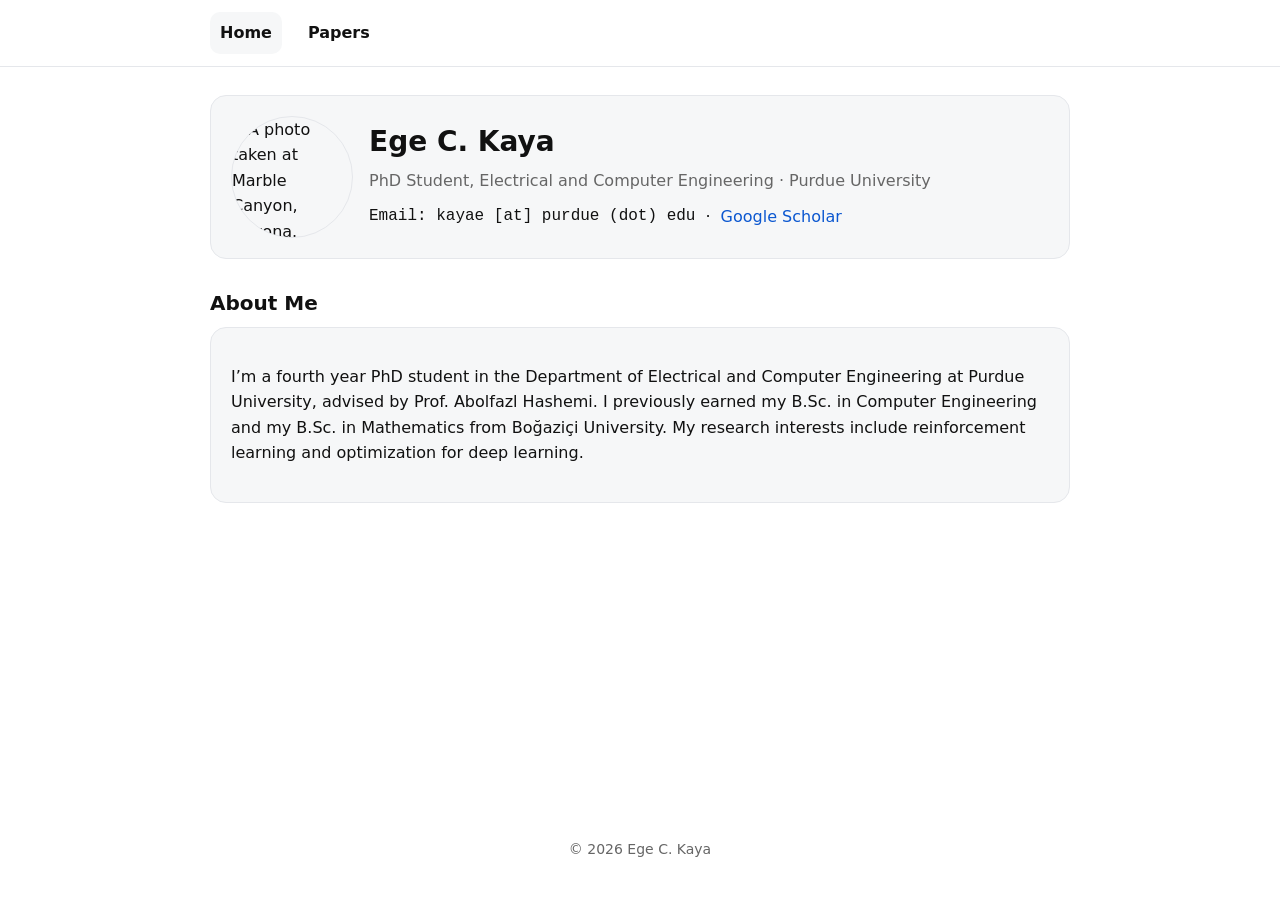
==== index.html @ 0dec25d4 "Add files via upload" ====
<!doctype html>
<html lang="en">
<head>
  <meta charset="utf-8" />
  <meta name="viewport" content="width=device-width, initial-scale=1" />
  <title>Ege C. Kaya</title>
  <meta name="description" content="Ege C. Kaya's homepage" />
  <style>
    :root {
      --bg: #ffffff;
      --fg: #111111;
      --muted: #666666;
      --link: #0b57d0;
      --card: #f6f7f8;
      --border: #e5e7eb;
    }
    @media (prefers-color-scheme: dark) {
      :root { --bg: #0b0b0c; --fg: #e7e7ea; --muted: #a9abb3; --link: #8ab4f8; --card: #141518; --border: #24262b; }
    }
    html, body { height: 100%; }
    body {
      margin: 0; font: 16px/1.6 system-ui, -apple-system, Segoe UI, Roboto, "Helvetica Neue", Arial, "Noto Sans", "Apple Color Emoji", "Segoe UI Emoji";
      color: var(--fg); background: var(--bg);
      display: grid; grid-template-rows: auto 1fr; 
    }
    header {
      position: sticky; top: 0; backdrop-filter: blur(6px);
      background: color-mix(in oklab, var(--bg) 85%, transparent);
      border-bottom: 1px solid var(--border);
      z-index: 10;
    }
    .nav {
      max-width: 860px; margin: 0 auto; padding: 12px 16px;
      display: flex; gap: 16px; align-items: center; justify-content: flex-start;
    }
    .nav a { color: var(--fg); text-decoration: none; font-weight: 600; padding: 8px 10px; border-radius: 10px; }
    .nav a.active, .nav a:hover { background: var(--card); }

    main { max-width: 860px; margin: 0 auto; padding: 28px 16px 64px; }

    .card { background: var(--card); border: 1px solid var(--border); border-radius: 16px; padding: 20px; }

    .hero { display: grid; grid-template-columns: 120px 1fr; gap: 18px; align-items: center; }
    .hero img { width: 120px; height: 120px; object-fit: cover; border-radius: 50%; border: 1px solid var(--border); }

    h1 { font-size: 28px; margin: 0 0 4px; }
    .subtitle { color: var(--muted); margin: 0 0 8px; }
    .mono { font-family: ui-monospace, SFMono-Regular, Menlo, Monaco, Consolas, "Liberation Mono", "Courier New", monospace; }
    .links { display: flex; flex-wrap: wrap; gap: 10px; margin: 10px 0 4px; }
    .links a { color: var(--link); text-decoration: none; }
    .links a:hover { text-decoration: underline; }

    .tagline { margin: 10px 0 0; font-style: italic; color: var(--muted); }

    section { margin-top: 28px; }
    section h2 { font-size: 20px; margin: 0 0 8px; }

    /* Papers */
    .paper-groups { display: grid; gap: 22px; }
    .paper-group h3 { margin: 0 0 10px; font-size: 18px; }
    ul.papers { list-style: disc; padding-left: 20px; margin: 0; display: grid; gap: 10px; }
    ul.papers li a { color: var(--link); text-decoration: none; }
    ul.papers li a:hover { text-decoration: underline; }

    footer { max-width: 860px; margin: 24px auto 40px; padding: 0 16px; color: var(--muted); font-size: 14px; }

    /* Page switching */
    .view { display: none; }
    .view.active { display: block; }

    @media (max-width: 560px) { .hero { grid-template-columns: 80px 1fr; } .hero img { width: 80px; height: 80px; } }
  </style>
</head>
<body>
  <header>
    <nav class="nav" aria-label="Main">
      <a href="#home" id="link-home" class="active">Home</a>
      <a href="#papers" id="link-papers">Papers</a>
    </nav>
  </header>

  <main>
    <!-- HOME -->
    <div id="home" class="view active">
      <div class="card hero">
        <img src="https://i.ibb.co/L2kCT6t/IMG-4691.jpg" alt="A photo taken at Marble Canyon, Arizona." />
        <div>
          <h1>Ege C. Kaya</h1>
          <p class="subtitle">PhD Student, Electrical and Computer Engineering · Purdue University</p>
          <div class="links">
            <span class="mono">Email: kayae [at] purdue (dot) edu</span>
            <span>·</span>
            <a href="https://scholar.google.com/citations?user=eCdh0SsAAAAJ" rel="noopener">Google Scholar</a>
            <!-- <span>·</span> -->
            <!-- <a href="#" rel="noopener">CV (PDF)</a> -->
          </div>
          <!-- <p class="tagline">“Il faut cultiver notre jardin.”</p> -->
        </div>
      </div>

      <section>
        <h2>About Me</h2>
        <div class="card">
          <p>
            I’m a fourth year PhD student in the Department of Electrical and Computer Engineering at Purdue University, advised by Prof. Abolfazl Hashemi. 
            I previously earned my B.Sc. in Computer Engineering and my B.Sc. in Mathematics from Boğaziçi University. My research interests include reinforcement learning and optimization for deep learning.
          </p>
        </div>
      </section>
    </div>

    <!-- PAPERS -->
    <div id="papers" class="view">
      <h2 style="margin-top:0">Papers</h2>
      <div class="paper-groups">
        <div class="paper-group">
          <h3>Preprints</h3>
          <ul class="papers">
            <li>
              <strong>Submodular maximization approaches for equitable client selection in federated learning</strong> — Jiménez, A. C. C., Kaya, E. C., Ye, L., & Hashemi, A. (2024). 
              <a href="https://arxiv.org/abs/2408.13683" target="_blank" rel="noopener">[URL]</a>
            </li>
          </ul>
        </div>
        <div class="paper-group">
          <h3>Conference Proceedings</h3>
          <ul class="papers">
            <li>
              <strong>Equitable Client Selection in Federated Learning via Truncated Submodular Maximization</strong> — Jiménez, A. C. C., Kaya, E. C., Ye, L., & Hashemi, A. IEEE 63rd Conference on Decision and Control (CDC) , 2024. 
              <a href="https://ieeexplore.ieee.org/abstract/document/10886563" target="_blank" rel="noopener">[URL]</a>
            </li>
            <li>
              <strong>Relative entropy regularization for robust submodular multi-task subset selection</strong> — Kaya, E. C., & Hashemi, A. 59th Annual Allerton Conference on Communication, Control, and Computing (Allerton), 2023. 
              <a href="https://ieeexplore.ieee.org/abstract/document/10313462" target="_blank" rel="noopener">[URL]</a>
            </li>
            <li>
              <strong>Communication-constrained exchange of zeroth-order information with application to collaborative target tracking</strong> — Kaya, E. C., Sahin, M. B., & Hashemi, A. IEEE International Conference on Acoustics, Speech and Signal Processing (ICASSP), 2023. 
              <a href="https://ieeexplore.ieee.org/abstract/document/10096148" target="_blank" rel="noopener">[URL]</a>
            </li>
            <li>
              <strong>High probability guarantees for submodular maximization via boosted stochastic greedy</strong> — Jiménez, A. C. C., Kaya, E. C., & Hashemi, A. 57th Asilomar Conference on Signals, Systems, and Computers, 2023. 
              <a href="https://ieeexplore.ieee.org/abstract/document/10476958" target="_blank" rel="noopener">[URL]</a>
            </li>
          </ul>
        </div>
        <div class="paper-group">
          <h3>Journal Publications</h3>
          <ul class="papers">
            <li>
              <strong>Randomized greedy methods for weak submodular sensor selection with robustness considerations</strong> — Kaya, E. C., Hibbard, M., Tanaka, T., Topcu, U., & Hashemi, A. Automatica, 2025. 
              <a href="https://ieeexplore.ieee.org/abstract/document/10745267" target="_blank" rel="noopener">[URL]</a>
            </li>
            <li>
              <strong>Localized distributional robustness in submodular multi-task subset selection</strong> — Kaya, E. C., & Hashemi, A. IEEE Transactions on Signal Processing, 2024. 
              <a href="https://ieeexplore.ieee.org/abstract/document/10745267" target="_blank" rel="noopener">[URL]</a>
            </li>
            <li>
              <strong>Communication-efficient zeroth-order distributed online optimization: Algorithm, theory, and applications</strong> — Kaya, E. C., Sahin, M. B., & Hashemi, A. IEEE Access, 2023. 
              <a href="https://ieeexplore.ieee.org/abstract/document/10147304" target="_blank" rel="noopener">[URL]</a>
            </li>
          </ul>
        </div>
        <div class="paper-group">
          <h3>Workshop Papers</h3>
          <ul class="papers">
            <li>
              <strong>Beyond marginals: Capturing correlated returns through joint distributional reinforcement learning</strong> — Kaya, E. C., Ghasemi, M., & Hashemi, A. NeurIPS 2025 Workshop: Second Workshop on Aligning Reinforcement Learning Experimentalists and Theorists, 2025. 
            </li>
          </ul>
        </div>
      </div>
  </main>

  <footer>
    <span>&copy; <span id="year"></span> Ege C. Kaya</span>
  </footer>

  <script>
    // Tiny client-side "router" to mimic two pages (Home / Papers)
    const routes = ["home", "papers"];
    const views = Object.fromEntries(routes.map(id => [id, document.getElementById(id)]));
    const links = Object.fromEntries(routes.map(id => [id, document.getElementById("link-"+id)]));

    function setActive(id) {
      for (const r of routes) {
        views[r].classList.toggle("active", r === id);
        links[r].classList.toggle("active", r === id);
      }
      if (location.hash !== '#' + id) history.replaceState(null, '', '#' + id);
    }

    function handleHash() {
      const id = location.hash.replace('#', '') || 'home';
      setActive(routes.includes(id) ? id : 'home');
    }

    window.addEventListener('hashchange', handleHash);
    handleHash();

    // Year in footer
    document.getElementById('year').textContent = new Date().getFullYear();
  </script>
</body>
</html>
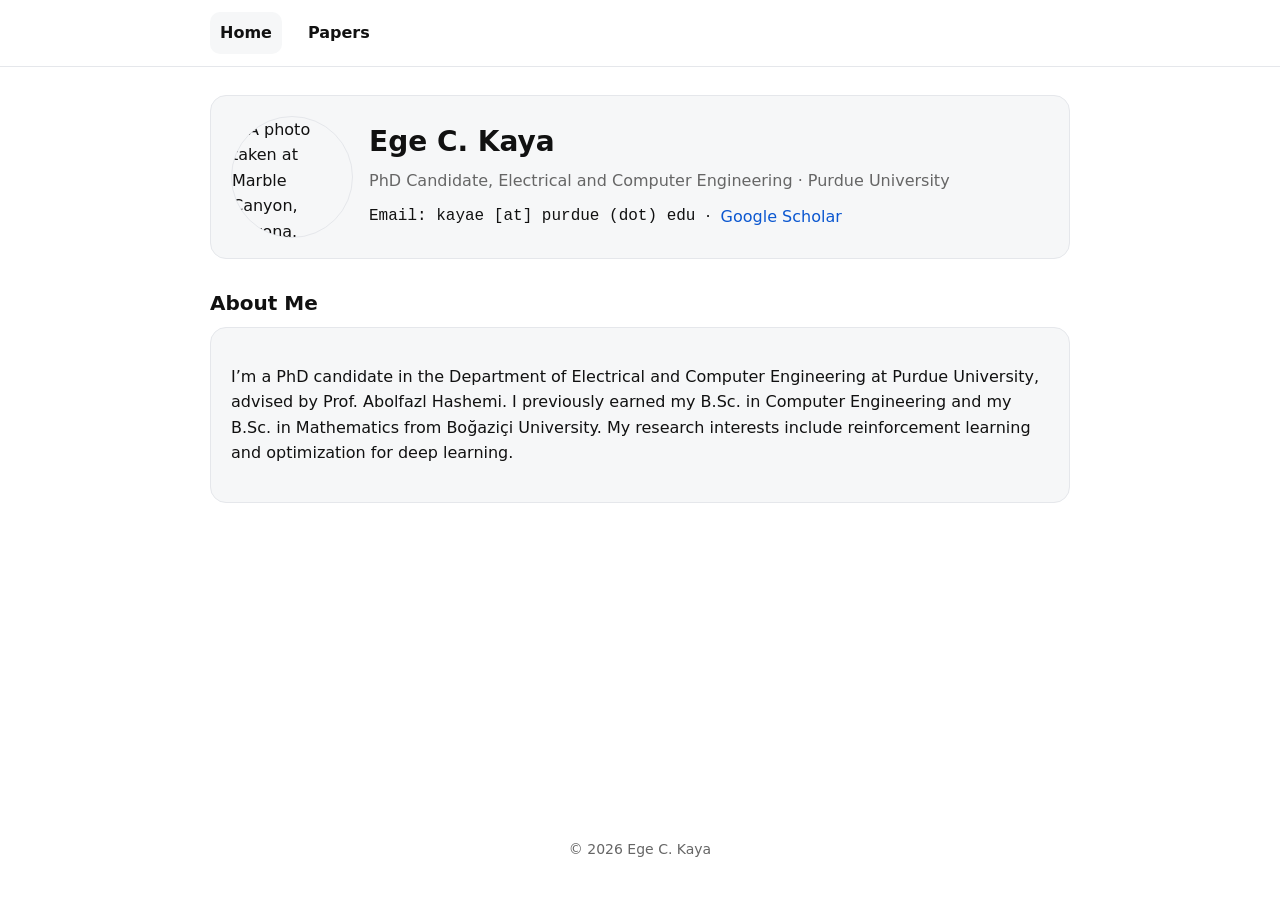
==== commit aeb4f72e: "Update index.html" ====
--- a/index.html
+++ b/index.html
@@ -86,7 +86,7 @@
         <img src="https://i.ibb.co/L2kCT6t/IMG-4691.jpg" alt="A photo taken at Marble Canyon, Arizona." />
         <div>
           <h1>Ege C. Kaya</h1>
-          <p class="subtitle">PhD Student, Electrical and Computer Engineering · Purdue University</p>
+          <p class="subtitle">PhD Candidate, Electrical and Computer Engineering · Purdue University</p>
           <div class="links">
             <span class="mono">Email: kayae [at] purdue (dot) edu</span>
             <span>·</span>
@@ -102,7 +102,7 @@
         <h2>About Me</h2>
         <div class="card">
           <p>
-            I’m a fourth year PhD student in the Department of Electrical and Computer Engineering at Purdue University, advised by Prof. Abolfazl Hashemi. 
+            I’m a PhD candidate in the Department of Electrical and Computer Engineering at Purdue University, advised by Prof. Abolfazl Hashemi. 
             I previously earned my B.Sc. in Computer Engineering and my B.Sc. in Mathematics from Boğaziçi University. My research interests include reinforcement learning and optimization for deep learning.
           </p>
         </div>
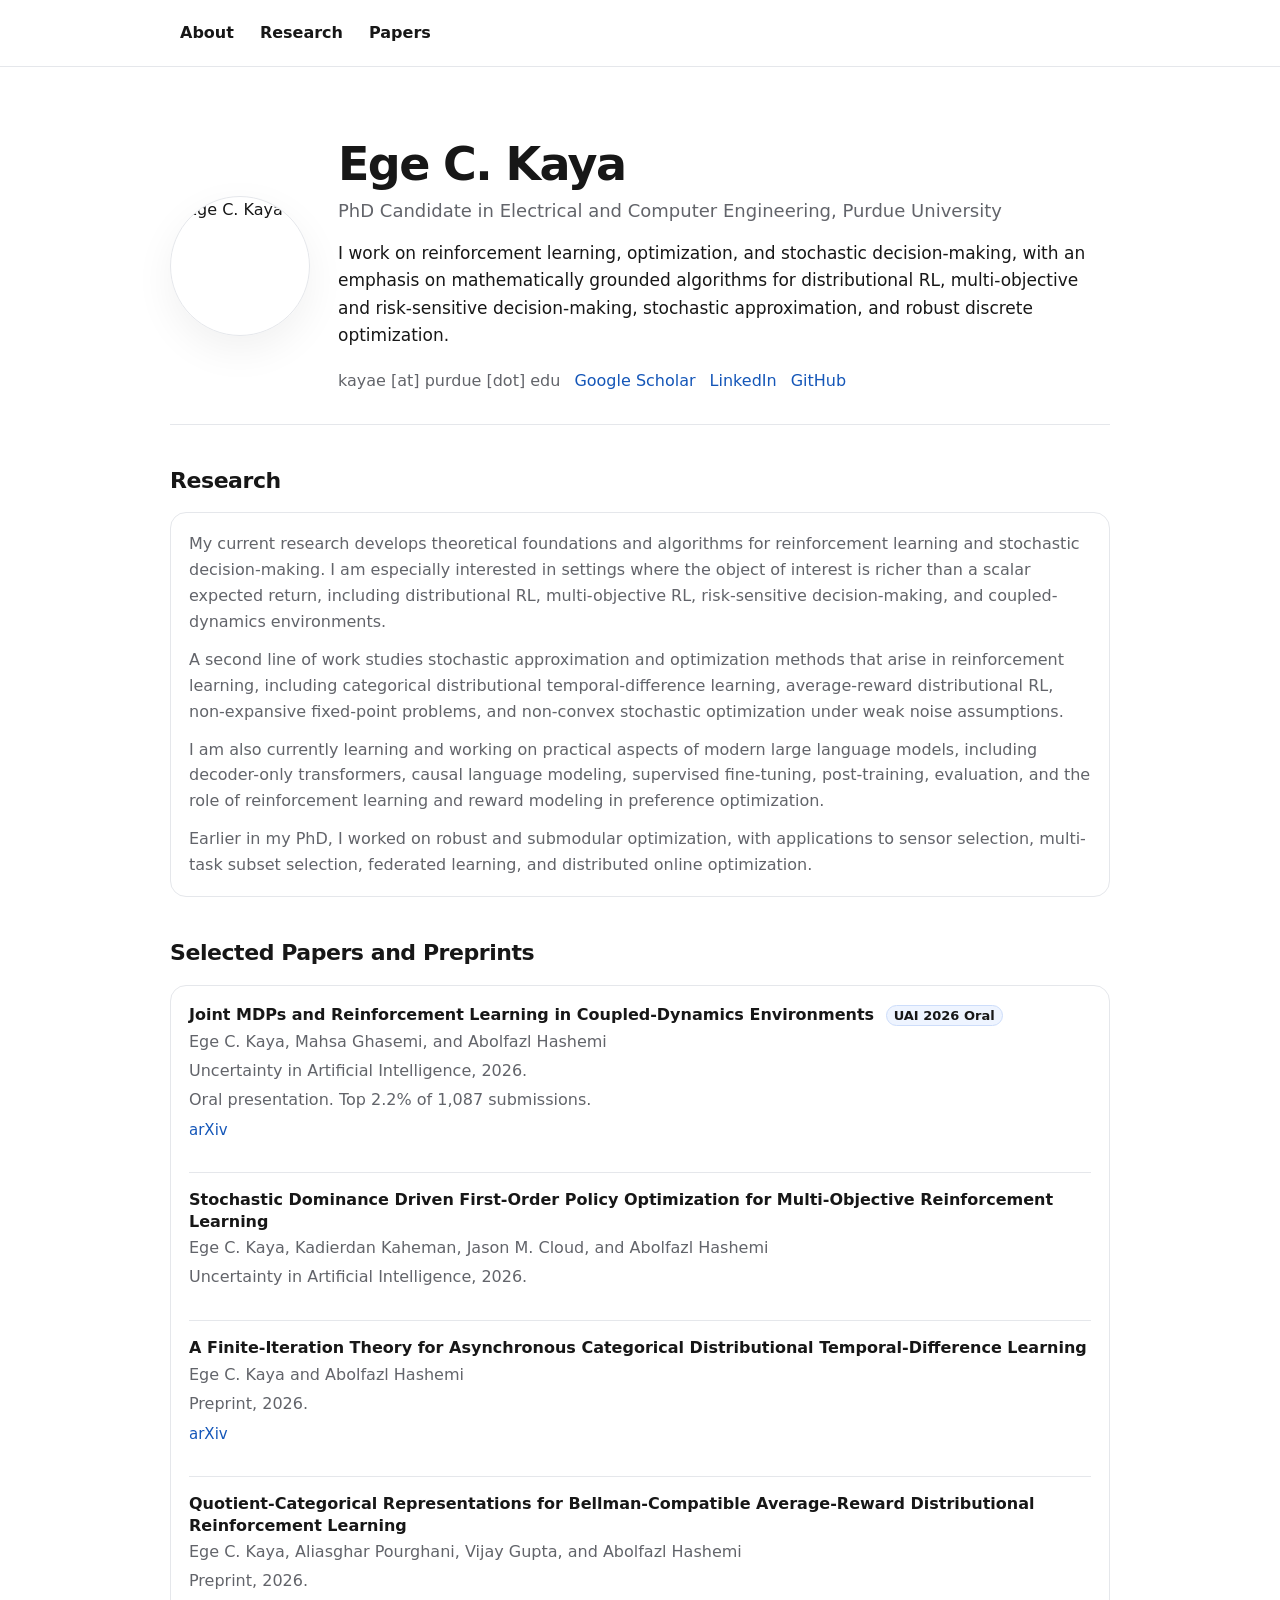
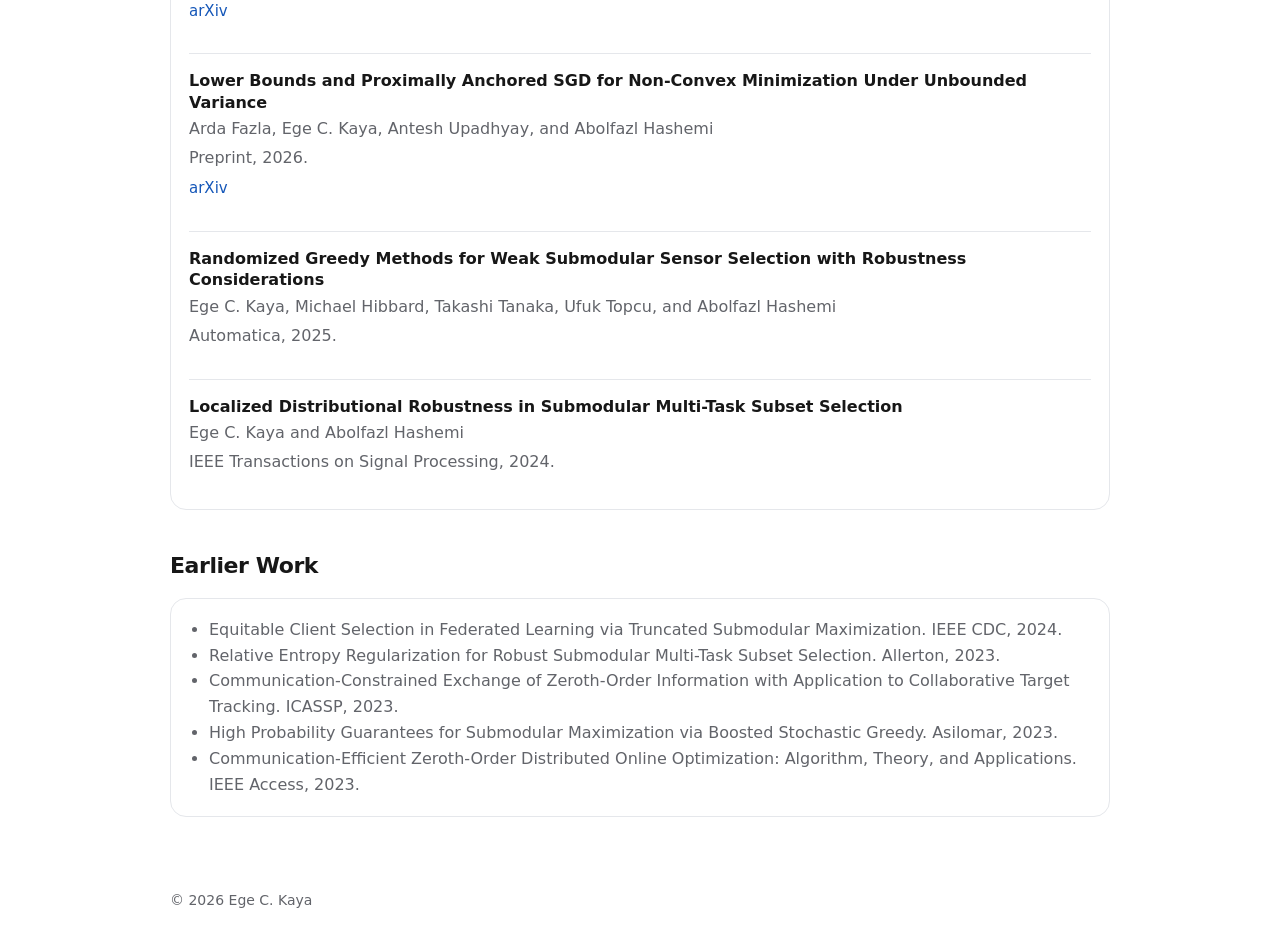
==== commit c68538ca: "Update index.html" ====
--- a/index.html
+++ b/index.html
@@ -4,171 +4,362 @@
   <meta charset="utf-8" />
   <meta name="viewport" content="width=device-width, initial-scale=1" />
   <title>Ege C. Kaya</title>
-  <meta name="description" content="Ege C. Kaya's homepage" />
+  <meta name="description" content="Ege C. Kaya. PhD candidate at Purdue University working on reinforcement learning, optimization, and stochastic decision-making." />
   <style>
     :root {
       --bg: #ffffff;
-      --fg: #111111;
-      --muted: #666666;
-      --link: #0b57d0;
-      --card: #f6f7f8;
+      --fg: #171717;
+      --muted: #62646a;
+      --subtle: #f7f7f8;
+      --card: #ffffff;
       --border: #e5e7eb;
-    }
+      --link: #1456b8;
+      --accent: #eef4ff;
+      --accent-border: #cdddfa;
+      --shadow: 0 14px 40px rgba(0, 0, 0, 0.06);
+    }
+
     @media (prefers-color-scheme: dark) {
-      :root { --bg: #0b0b0c; --fg: #e7e7ea; --muted: #a9abb3; --link: #8ab4f8; --card: #141518; --border: #24262b; }
-    }
-    html, body { height: 100%; }
+      :root {
+        --bg: #0b0b0c;
+        --fg: #ececf0;
+        --muted: #adafb8;
+        --subtle: #141518;
+        --card: #111216;
+        --border: #262832;
+        --link: #8ab4f8;
+        --accent: #10192b;
+        --accent-border: #243c66;
+        --shadow: none;
+      }
+    }
+
+    * { box-sizing: border-box; }
+
+    html { scroll-behavior: smooth; }
+
     body {
-      margin: 0; font: 16px/1.6 system-ui, -apple-system, Segoe UI, Roboto, "Helvetica Neue", Arial, "Noto Sans", "Apple Color Emoji", "Segoe UI Emoji";
-      color: var(--fg); background: var(--bg);
-      display: grid; grid-template-rows: auto 1fr; 
-    }
+      margin: 0;
+      color: var(--fg);
+      background: var(--bg);
+      font: 16px/1.62 system-ui, -apple-system, BlinkMacSystemFont, "Segoe UI", Roboto, "Helvetica Neue", Arial, sans-serif;
+    }
+
+    a { color: var(--link); text-decoration: none; }
+    a:hover { text-decoration: underline; }
+
     header {
-      position: sticky; top: 0; backdrop-filter: blur(6px);
-      background: color-mix(in oklab, var(--bg) 85%, transparent);
+      position: sticky;
+      top: 0;
+      z-index: 20;
       border-bottom: 1px solid var(--border);
-      z-index: 10;
-    }
+      background: color-mix(in oklab, var(--bg) 88%, transparent);
+      backdrop-filter: blur(8px);
+    }
+
     .nav {
-      max-width: 860px; margin: 0 auto; padding: 12px 16px;
-      display: flex; gap: 16px; align-items: center; justify-content: flex-start;
-    }
-    .nav a { color: var(--fg); text-decoration: none; font-weight: 600; padding: 8px 10px; border-radius: 10px; }
-    .nav a.active, .nav a:hover { background: var(--card); }
-
-    main { max-width: 860px; margin: 0 auto; padding: 28px 16px 64px; }
-
-    .card { background: var(--card); border: 1px solid var(--border); border-radius: 16px; padding: 20px; }
-
-    .hero { display: grid; grid-template-columns: 120px 1fr; gap: 18px; align-items: center; }
-    .hero img { width: 120px; height: 120px; object-fit: cover; border-radius: 50%; border: 1px solid var(--border); }
-
-    h1 { font-size: 28px; margin: 0 0 4px; }
-    .subtitle { color: var(--muted); margin: 0 0 8px; }
-    .mono { font-family: ui-monospace, SFMono-Regular, Menlo, Monaco, Consolas, "Liberation Mono", "Courier New", monospace; }
-    .links { display: flex; flex-wrap: wrap; gap: 10px; margin: 10px 0 4px; }
-    .links a { color: var(--link); text-decoration: none; }
-    .links a:hover { text-decoration: underline; }
-
-    .tagline { margin: 10px 0 0; font-style: italic; color: var(--muted); }
-
-    section { margin-top: 28px; }
-    section h2 { font-size: 20px; margin: 0 0 8px; }
-
-    /* Papers */
-    .paper-groups { display: grid; gap: 22px; }
-    .paper-group h3 { margin: 0 0 10px; font-size: 18px; }
-    ul.papers { list-style: disc; padding-left: 20px; margin: 0; display: grid; gap: 10px; }
-    ul.papers li a { color: var(--link); text-decoration: none; }
-    ul.papers li a:hover { text-decoration: underline; }
-
-    footer { max-width: 860px; margin: 24px auto 40px; padding: 0 16px; color: var(--muted); font-size: 14px; }
-
-    /* Page switching */
-    .view { display: none; }
-    .view.active { display: block; }
-
-    @media (max-width: 560px) { .hero { grid-template-columns: 80px 1fr; } .hero img { width: 80px; height: 80px; } }
+      max-width: 980px;
+      margin: 0 auto;
+      padding: 12px 20px;
+      display: flex;
+      align-items: center;
+      gap: 6px;
+    }
+
+    .nav a {
+      color: var(--fg);
+      font-weight: 650;
+      padding: 8px 10px;
+      border-radius: 10px;
+    }
+
+    .nav a:hover {
+      background: var(--subtle);
+      text-decoration: none;
+    }
+
+    main {
+      max-width: 980px;
+      margin: 0 auto;
+      padding: 34px 20px 72px;
+    }
+
+    .hero {
+      display: grid;
+      grid-template-columns: 140px 1fr;
+      gap: 28px;
+      align-items: center;
+      padding-bottom: 30px;
+      border-bottom: 1px solid var(--border);
+    }
+
+    .portrait {
+      width: 140px;
+      height: 140px;
+      border-radius: 50%;
+      object-fit: cover;
+      border: 1px solid var(--border);
+      box-shadow: var(--shadow);
+    }
+
+    h1 {
+      margin: 0 0 6px;
+      font-size: clamp(32px, 5vw, 46px);
+      line-height: 1.12;
+      letter-spacing: -0.035em;
+    }
+
+    .subtitle {
+      margin: 0 0 14px;
+      color: var(--muted);
+      font-size: 18px;
+    }
+
+    .summary {
+      max-width: 760px;
+      margin: 0;
+      font-size: 17px;
+    }
+
+    .links {
+      display: flex;
+      flex-wrap: wrap;
+      gap: 8px 14px;
+      margin-top: 18px;
+      color: var(--muted);
+    }
+
+    .links span {
+      color: var(--muted);
+    }
+
+    section {
+      margin-top: 38px;
+    }
+
+    section h2 {
+      margin: 0 0 14px;
+      font-size: 22px;
+      letter-spacing: -0.02em;
+    }
+
+    .card {
+      background: var(--card);
+      border: 1px solid var(--border);
+      border-radius: 16px;
+      padding: 18px;
+    }
+
+    .card p {
+      margin: 0 0 12px;
+      color: var(--muted);
+    }
+
+    .card p:last-child {
+      margin-bottom: 0;
+    }
+
+    .papers {
+      list-style: none;
+      padding: 0;
+      margin: 0;
+      display: grid;
+      gap: 14px;
+    }
+
+    .paper {
+      padding: 16px 0;
+      border-top: 1px solid var(--border);
+    }
+
+    .paper:first-child {
+      border-top: 0;
+      padding-top: 0;
+    }
+
+    .title {
+      display: block;
+      font-weight: 700;
+      line-height: 1.35;
+    }
+
+    .authors,
+    .venue,
+    .note {
+      display: block;
+      color: var(--muted);
+      margin-top: 3px;
+    }
+
+    .badge {
+      display: inline-block;
+      margin-left: 6px;
+      padding: 1px 7px;
+      border: 1px solid var(--accent-border);
+      border-radius: 999px;
+      background: var(--accent);
+      color: var(--fg);
+      font-size: 13px;
+      font-weight: 650;
+      white-space: nowrap;
+    }
+
+    .paper-links {
+      display: flex;
+      gap: 10px;
+      flex-wrap: wrap;
+      margin-top: 5px;
+      font-size: 15px;
+    }
+
+    .compact-list {
+      margin: 0;
+      padding-left: 20px;
+      color: var(--muted);
+    }
+
+    footer {
+      max-width: 980px;
+      margin: 0 auto 40px;
+      padding: 0 20px;
+      color: var(--muted);
+      font-size: 14px;
+    }
+
+    @media (max-width: 720px) {
+      .hero {
+        grid-template-columns: 1fr;
+        gap: 18px;
+      }
+
+      .portrait {
+        width: 108px;
+        height: 108px;
+      }
+
+    }
   </style>
 </head>
 <body>
   <header>
-    <nav class="nav" aria-label="Main">
-      <a href="#home" id="link-home" class="active">Home</a>
-      <a href="#papers" id="link-papers">Papers</a>
+    <nav class="nav" aria-label="Main navigation">
+      <a href="#about">About</a>
+      <a href="#research">Research</a>
+      <a href="#papers">Papers</a>
     </nav>
   </header>
 
   <main>
-    <!-- HOME -->
-    <div id="home" class="view active">
-      <div class="card hero">
-        <img src="https://i.ibb.co/L2kCT6t/IMG-4691.jpg" alt="A photo taken at Marble Canyon, Arizona." />
-        <div>
-          <h1>Ege C. Kaya</h1>
-          <p class="subtitle">PhD Candidate, Electrical and Computer Engineering · Purdue University</p>
-          <div class="links">
-            <span class="mono">Email: kayae [at] purdue (dot) edu</span>
-            <span>·</span>
-            <a href="https://scholar.google.com/citations?user=eCdh0SsAAAAJ" rel="noopener">Google Scholar</a>
-            <!-- <span>·</span> -->
-            <!-- <a href="#" rel="noopener">CV (PDF)</a> -->
-          </div>
-          <!-- <p class="tagline">“Il faut cultiver notre jardin.”</p> -->
+    <section id="about" class="hero" aria-label="About Ege C. Kaya">
+      <img class="portrait" src="https://i.ibb.co/L2kCT6t/IMG-4691.jpg" alt="Ege C. Kaya" />
+      <div>
+        <h1>Ege C. Kaya</h1>
+        <p class="subtitle">PhD Candidate in Electrical and Computer Engineering, Purdue University</p>
+        <p class="summary">
+          I work on reinforcement learning, optimization, and stochastic decision-making, with an emphasis on
+          mathematically grounded algorithms for distributional RL, multi-objective and risk-sensitive decision-making,
+          stochastic approximation, and robust discrete optimization.
+        </p>
+        <div class="links">
+          <span>kayae [at] purdue [dot] edu</span>
+          <a href="https://scholar.google.com/citations?user=eCdh0SsAAAAJ" target="_blank" rel="noopener">Google Scholar</a>
+          <a href="https://www.linkedin.com/in/egecky/" target="_blank" rel="noopener">LinkedIn</a>
+          <a href="https://github.com/egecky" target="_blank" rel="noopener">GitHub</a>
         </div>
       </div>
-
-      <section>
-        <h2>About Me</h2>
-        <div class="card">
-          <p>
-            I’m a PhD candidate in the Department of Electrical and Computer Engineering at Purdue University, advised by Prof. Abolfazl Hashemi. 
-            I previously earned my B.Sc. in Computer Engineering and my B.Sc. in Mathematics from Boğaziçi University. My research interests include reinforcement learning and optimization for deep learning.
-          </p>
-        </div>
-      </section>
-    </div>
-
-    <!-- PAPERS -->
-    <div id="papers" class="view">
-      <h2 style="margin-top:0">Papers</h2>
-      <div class="paper-groups">
-        <div class="paper-group">
-          <h3>Preprints</h3>
-          <ul class="papers">
-            <li>
-              <strong>Submodular maximization approaches for equitable client selection in federated learning</strong> — Jiménez, A. C. C., Kaya, E. C., Ye, L., & Hashemi, A. (2024). 
-              <a href="https://arxiv.org/abs/2408.13683" target="_blank" rel="noopener">[URL]</a>
-            </li>
-          </ul>
-        </div>
-        <div class="paper-group">
-          <h3>Conference Proceedings</h3>
-          <ul class="papers">
-            <li>
-              <strong>Equitable Client Selection in Federated Learning via Truncated Submodular Maximization</strong> — Jiménez, A. C. C., Kaya, E. C., Ye, L., & Hashemi, A. IEEE 63rd Conference on Decision and Control (CDC) , 2024. 
-              <a href="https://ieeexplore.ieee.org/abstract/document/10886563" target="_blank" rel="noopener">[URL]</a>
-            </li>
-            <li>
-              <strong>Relative entropy regularization for robust submodular multi-task subset selection</strong> — Kaya, E. C., & Hashemi, A. 59th Annual Allerton Conference on Communication, Control, and Computing (Allerton), 2023. 
-              <a href="https://ieeexplore.ieee.org/abstract/document/10313462" target="_blank" rel="noopener">[URL]</a>
-            </li>
-            <li>
-              <strong>Communication-constrained exchange of zeroth-order information with application to collaborative target tracking</strong> — Kaya, E. C., Sahin, M. B., & Hashemi, A. IEEE International Conference on Acoustics, Speech and Signal Processing (ICASSP), 2023. 
-              <a href="https://ieeexplore.ieee.org/abstract/document/10096148" target="_blank" rel="noopener">[URL]</a>
-            </li>
-            <li>
-              <strong>High probability guarantees for submodular maximization via boosted stochastic greedy</strong> — Jiménez, A. C. C., Kaya, E. C., & Hashemi, A. 57th Asilomar Conference on Signals, Systems, and Computers, 2023. 
-              <a href="https://ieeexplore.ieee.org/abstract/document/10476958" target="_blank" rel="noopener">[URL]</a>
-            </li>
-          </ul>
-        </div>
-        <div class="paper-group">
-          <h3>Journal Publications</h3>
-          <ul class="papers">
-            <li>
-              <strong>Randomized greedy methods for weak submodular sensor selection with robustness considerations</strong> — Kaya, E. C., Hibbard, M., Tanaka, T., Topcu, U., & Hashemi, A. Automatica, 2025. 
-              <a href="https://ieeexplore.ieee.org/abstract/document/10745267" target="_blank" rel="noopener">[URL]</a>
-            </li>
-            <li>
-              <strong>Localized distributional robustness in submodular multi-task subset selection</strong> — Kaya, E. C., & Hashemi, A. IEEE Transactions on Signal Processing, 2024. 
-              <a href="https://ieeexplore.ieee.org/abstract/document/10745267" target="_blank" rel="noopener">[URL]</a>
-            </li>
-            <li>
-              <strong>Communication-efficient zeroth-order distributed online optimization: Algorithm, theory, and applications</strong> — Kaya, E. C., Sahin, M. B., & Hashemi, A. IEEE Access, 2023. 
-              <a href="https://ieeexplore.ieee.org/abstract/document/10147304" target="_blank" rel="noopener">[URL]</a>
-            </li>
-          </ul>
-        </div>
-        <div class="paper-group">
-          <h3>Workshop Papers</h3>
-          <ul class="papers">
-            <li>
-              <strong>Beyond marginals: Capturing correlated returns through joint distributional reinforcement learning</strong> — Kaya, E. C., Ghasemi, M., & Hashemi, A. NeurIPS 2025 Workshop: Second Workshop on Aligning Reinforcement Learning Experimentalists and Theorists, 2025. 
-            </li>
-          </ul>
-        </div>
+    </section>
+
+    <section id="research">
+      <h2>Research</h2>
+      <div class="card">
+        <p>
+          My current research develops theoretical foundations and algorithms for reinforcement learning and stochastic decision-making.
+          I am especially interested in settings where the object of interest is richer than a scalar expected return, including
+          distributional RL, multi-objective RL, risk-sensitive decision-making, and coupled-dynamics environments.
+        </p>
+        <p>
+          A second line of work studies stochastic approximation and optimization methods that arise in reinforcement learning,
+          including categorical distributional temporal-difference learning, average-reward distributional RL, non-expansive
+          fixed-point problems, and non-convex stochastic optimization under weak noise assumptions.
+        </p>
+        <p>
+          I am also currently learning and working on practical aspects of modern large language models, including
+          decoder-only transformers, causal language modeling, supervised fine-tuning, post-training, evaluation, and
+          the role of reinforcement learning and reward modeling in preference optimization.
+        </p>
+        <p>
+          Earlier in my PhD, I worked on robust and submodular optimization, with applications to sensor selection,
+          multi-task subset selection, federated learning, and distributed online optimization.
+        </p>
       </div>
+    </section>
+
+    <section id="papers">
+      <h2>Selected Papers and Preprints</h2>
+      <div class="card">
+        <ul class="papers">
+          <li class="paper">
+            <span class="title">Joint MDPs and Reinforcement Learning in Coupled-Dynamics Environments <span class="badge">UAI 2026 Oral</span></span>
+            <span class="authors">Ege C. Kaya, Mahsa Ghasemi, and Abolfazl Hashemi</span>
+            <span class="venue">Uncertainty in Artificial Intelligence, 2026.</span>
+            <span class="note">Oral presentation. Top 2.2% of 1,087 submissions.</span>
+            <span class="paper-links"><a href="https://arxiv.org/abs/2603.06946" target="_blank" rel="noopener">arXiv</a></span>
+          </li>
+
+          <li class="paper">
+            <span class="title">Stochastic Dominance Driven First-Order Policy Optimization for Multi-Objective Reinforcement Learning</span>
+            <span class="authors">Ege C. Kaya, Kadierdan Kaheman, Jason M. Cloud, and Abolfazl Hashemi</span>
+            <span class="venue">Uncertainty in Artificial Intelligence, 2026.</span>
+          </li>
+
+          <li class="paper">
+            <span class="title">A Finite-Iteration Theory for Asynchronous Categorical Distributional Temporal-Difference Learning</span>
+            <span class="authors">Ege C. Kaya and Abolfazl Hashemi</span>
+            <span class="venue">Preprint, 2026.</span>
+            <span class="paper-links"><a href="https://arxiv.org/abs/2605.06866" target="_blank" rel="noopener">arXiv</a></span>
+          </li>
+
+          <li class="paper">
+            <span class="title">Quotient-Categorical Representations for Bellman-Compatible Average-Reward Distributional Reinforcement Learning</span>
+            <span class="authors">Ege C. Kaya, Aliasghar Pourghani, Vijay Gupta, and Abolfazl Hashemi</span>
+            <span class="venue">Preprint, 2026.</span>
+            <span class="paper-links"><a href="https://arxiv.org/abs/2605.11289" target="_blank" rel="noopener">arXiv</a></span>
+          </li>
+
+          <li class="paper">
+            <span class="title">Lower Bounds and Proximally Anchored SGD for Non-Convex Minimization Under Unbounded Variance</span>
+            <span class="authors">Arda Fazla, Ege C. Kaya, Antesh Upadhyay, and Abolfazl Hashemi</span>
+            <span class="venue">Preprint, 2026.</span>
+            <span class="paper-links"><a href="https://arxiv.org/abs/2604.16620" target="_blank" rel="noopener">arXiv</a></span>
+          </li>
+
+          <li class="paper">
+            <span class="title">Randomized Greedy Methods for Weak Submodular Sensor Selection with Robustness Considerations</span>
+            <span class="authors">Ege C. Kaya, Michael Hibbard, Takashi Tanaka, Ufuk Topcu, and Abolfazl Hashemi</span>
+            <span class="venue">Automatica, 2025.</span>
+          </li>
+
+          <li class="paper">
+            <span class="title">Localized Distributional Robustness in Submodular Multi-Task Subset Selection</span>
+            <span class="authors">Ege C. Kaya and Abolfazl Hashemi</span>
+            <span class="venue">IEEE Transactions on Signal Processing, 2024.</span>
+          </li>
+        </ul>
+      </div>
+    </section>
+
+    <section id="earlier-work">
+      <h2>Earlier Work</h2>
+      <div class="card">
+        <ul class="compact-list">
+          <li>Equitable Client Selection in Federated Learning via Truncated Submodular Maximization. IEEE CDC, 2024.</li>
+          <li>Relative Entropy Regularization for Robust Submodular Multi-Task Subset Selection. Allerton, 2023.</li>
+          <li>Communication-Constrained Exchange of Zeroth-Order Information with Application to Collaborative Target Tracking. ICASSP, 2023.</li>
+          <li>High Probability Guarantees for Submodular Maximization via Boosted Stochastic Greedy. Asilomar, 2023.</li>
+          <li>Communication-Efficient Zeroth-Order Distributed Online Optimization: Algorithm, Theory, and Applications. IEEE Access, 2023.</li>
+        </ul>
+      </div>
+    </section>
   </main>
 
   <footer>
@@ -176,29 +367,7 @@
   </footer>
 
   <script>
-    // Tiny client-side "router" to mimic two pages (Home / Papers)
-    const routes = ["home", "papers"];
-    const views = Object.fromEntries(routes.map(id => [id, document.getElementById(id)]));
-    const links = Object.fromEntries(routes.map(id => [id, document.getElementById("link-"+id)]));
-
-    function setActive(id) {
-      for (const r of routes) {
-        views[r].classList.toggle("active", r === id);
-        links[r].classList.toggle("active", r === id);
-      }
-      if (location.hash !== '#' + id) history.replaceState(null, '', '#' + id);
-    }
-
-    function handleHash() {
-      const id = location.hash.replace('#', '') || 'home';
-      setActive(routes.includes(id) ? id : 'home');
-    }
-
-    window.addEventListener('hashchange', handleHash);
-    handleHash();
-
-    // Year in footer
-    document.getElementById('year').textContent = new Date().getFullYear();
+    document.getElementById("year").textContent = new Date().getFullYear();
   </script>
 </body>
 </html>
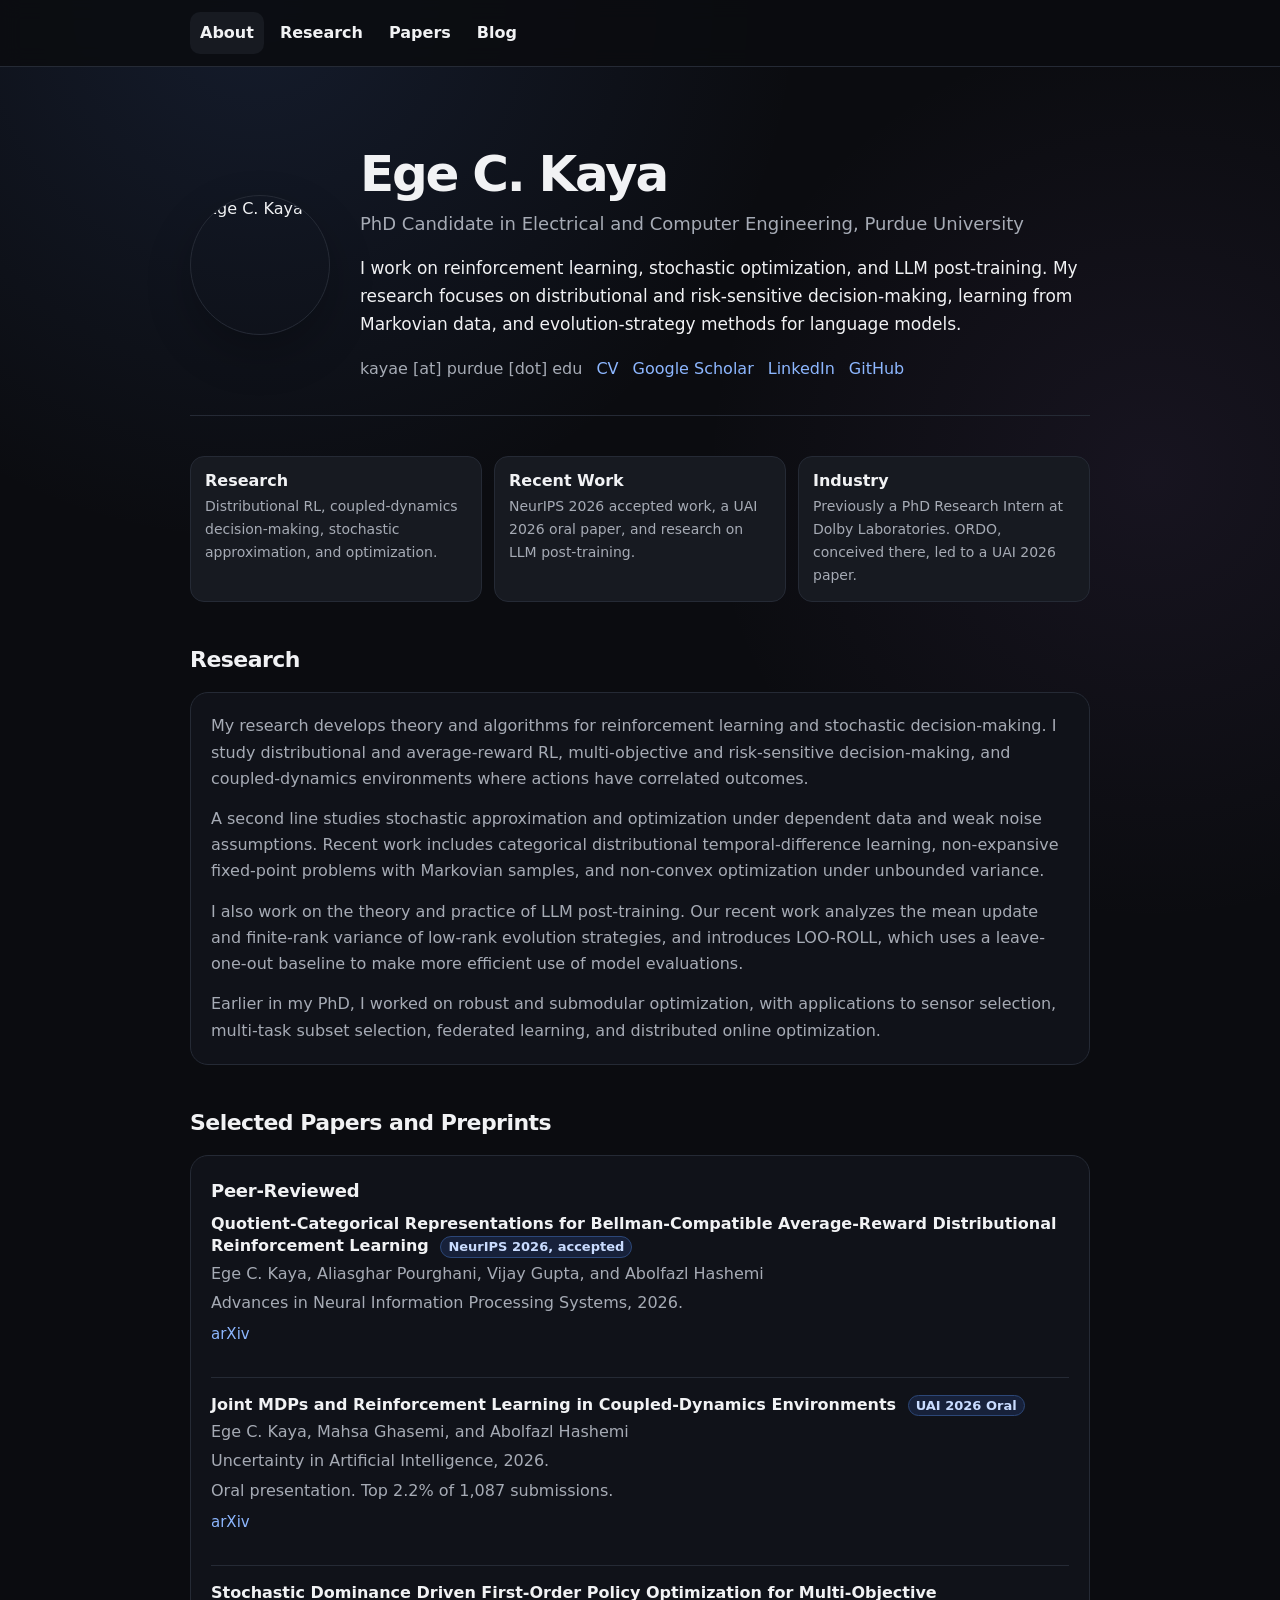
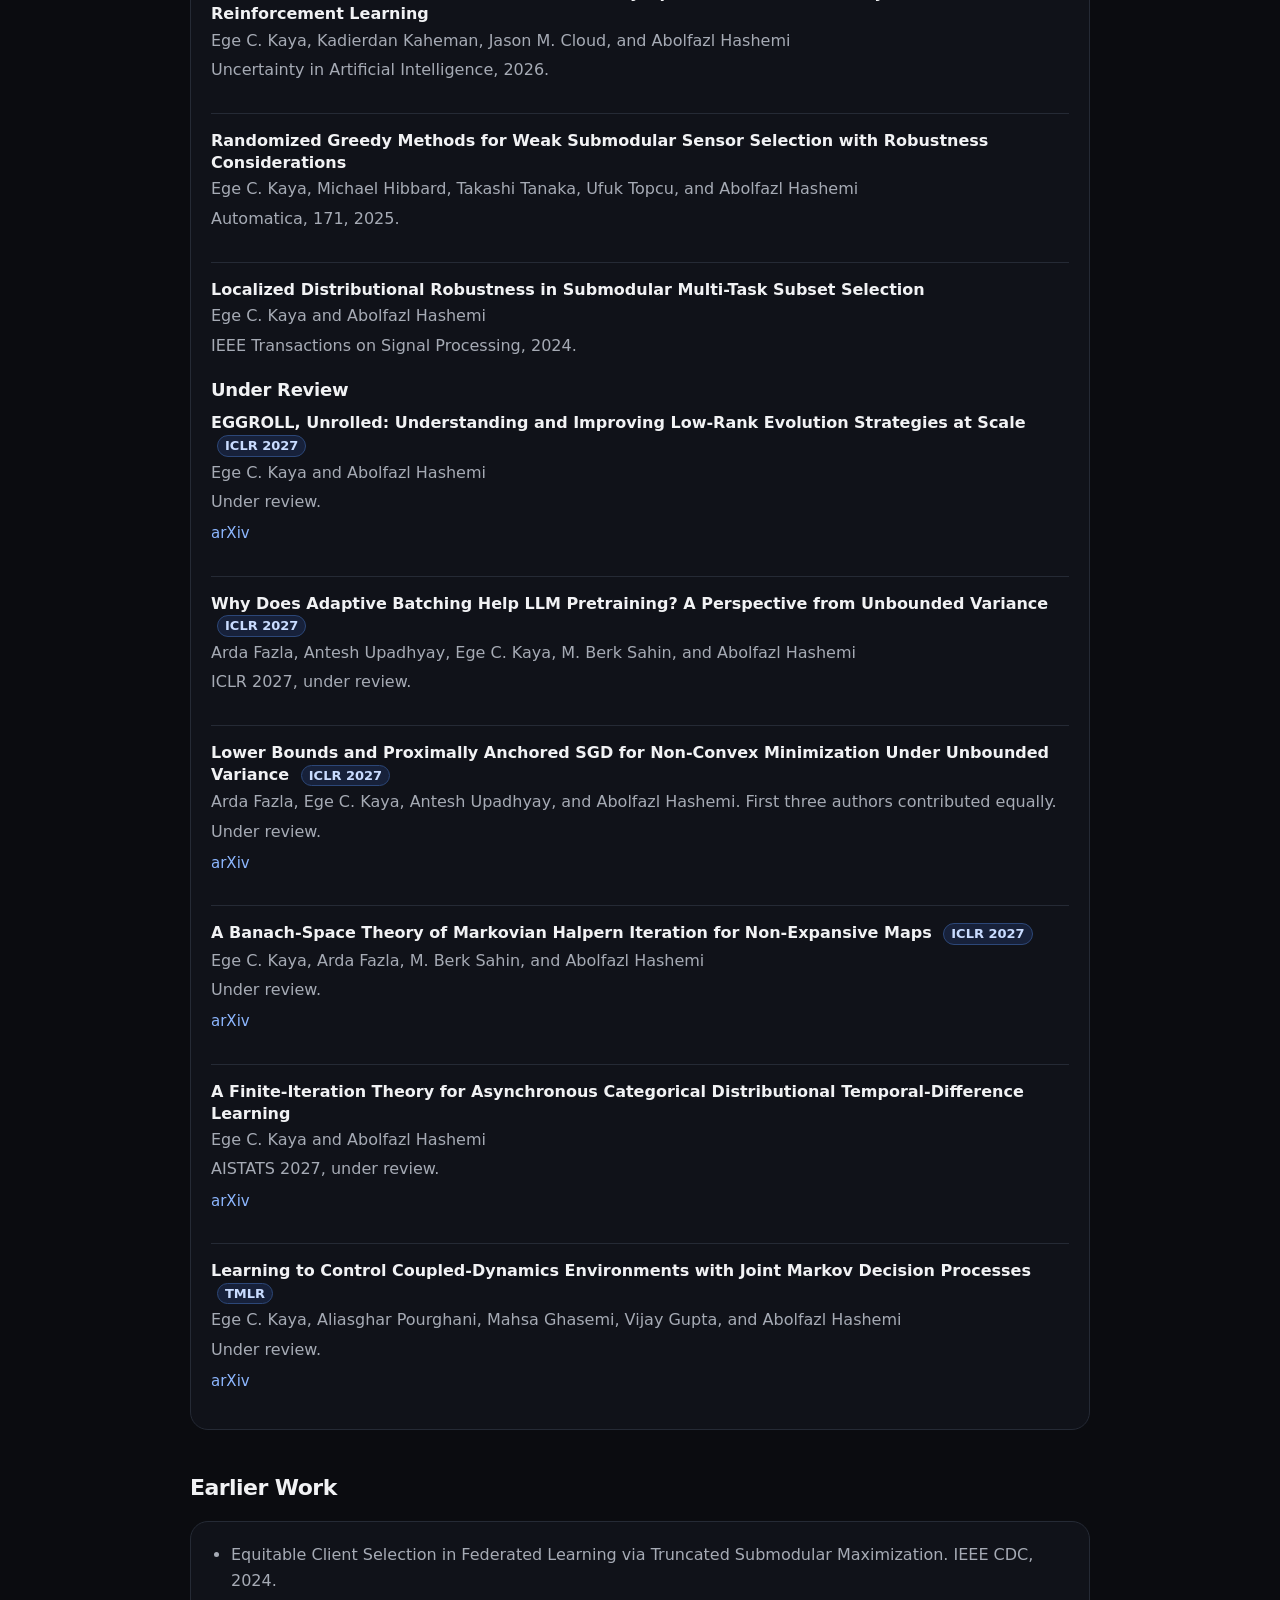
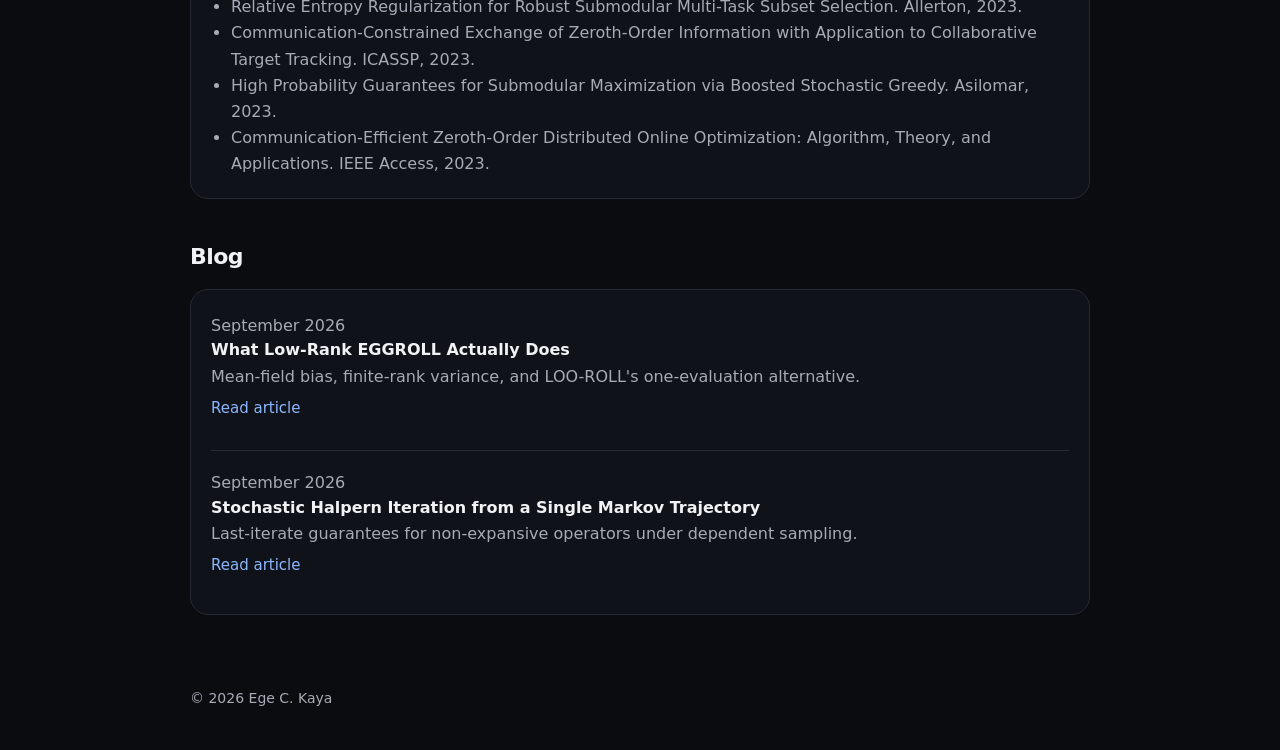
==== commit 9e14ed39: "Update website and add blog" ====
--- a/index.html
+++ b/index.html
@@ -4,248 +4,16 @@
   <meta charset="utf-8" />
   <meta name="viewport" content="width=device-width, initial-scale=1" />
   <title>Ege C. Kaya</title>
-  <meta name="description" content="Ege C. Kaya. PhD candidate at Purdue University working on reinforcement learning, optimization, and stochastic decision-making." />
-  <style>
-    :root {
-      --bg: #ffffff;
-      --fg: #171717;
-      --muted: #62646a;
-      --subtle: #f7f7f8;
-      --card: #ffffff;
-      --border: #e5e7eb;
-      --link: #1456b8;
-      --accent: #eef4ff;
-      --accent-border: #cdddfa;
-      --shadow: 0 14px 40px rgba(0, 0, 0, 0.06);
-    }
-
-    @media (prefers-color-scheme: dark) {
-      :root {
-        --bg: #0b0b0c;
-        --fg: #ececf0;
-        --muted: #adafb8;
-        --subtle: #141518;
-        --card: #111216;
-        --border: #262832;
-        --link: #8ab4f8;
-        --accent: #10192b;
-        --accent-border: #243c66;
-        --shadow: none;
-      }
-    }
-
-    * { box-sizing: border-box; }
-
-    html { scroll-behavior: smooth; }
-
-    body {
-      margin: 0;
-      color: var(--fg);
-      background: var(--bg);
-      font: 16px/1.62 system-ui, -apple-system, BlinkMacSystemFont, "Segoe UI", Roboto, "Helvetica Neue", Arial, sans-serif;
-    }
-
-    a { color: var(--link); text-decoration: none; }
-    a:hover { text-decoration: underline; }
-
-    header {
-      position: sticky;
-      top: 0;
-      z-index: 20;
-      border-bottom: 1px solid var(--border);
-      background: color-mix(in oklab, var(--bg) 88%, transparent);
-      backdrop-filter: blur(8px);
-    }
-
-    .nav {
-      max-width: 980px;
-      margin: 0 auto;
-      padding: 12px 20px;
-      display: flex;
-      align-items: center;
-      gap: 6px;
-    }
-
-    .nav a {
-      color: var(--fg);
-      font-weight: 650;
-      padding: 8px 10px;
-      border-radius: 10px;
-    }
-
-    .nav a:hover {
-      background: var(--subtle);
-      text-decoration: none;
-    }
-
-    main {
-      max-width: 980px;
-      margin: 0 auto;
-      padding: 34px 20px 72px;
-    }
-
-    .hero {
-      display: grid;
-      grid-template-columns: 140px 1fr;
-      gap: 28px;
-      align-items: center;
-      padding-bottom: 30px;
-      border-bottom: 1px solid var(--border);
-    }
-
-    .portrait {
-      width: 140px;
-      height: 140px;
-      border-radius: 50%;
-      object-fit: cover;
-      border: 1px solid var(--border);
-      box-shadow: var(--shadow);
-    }
-
-    h1 {
-      margin: 0 0 6px;
-      font-size: clamp(32px, 5vw, 46px);
-      line-height: 1.12;
-      letter-spacing: -0.035em;
-    }
-
-    .subtitle {
-      margin: 0 0 14px;
-      color: var(--muted);
-      font-size: 18px;
-    }
-
-    .summary {
-      max-width: 760px;
-      margin: 0;
-      font-size: 17px;
-    }
-
-    .links {
-      display: flex;
-      flex-wrap: wrap;
-      gap: 8px 14px;
-      margin-top: 18px;
-      color: var(--muted);
-    }
-
-    .links span {
-      color: var(--muted);
-    }
-
-    section {
-      margin-top: 38px;
-    }
-
-    section h2 {
-      margin: 0 0 14px;
-      font-size: 22px;
-      letter-spacing: -0.02em;
-    }
-
-    .card {
-      background: var(--card);
-      border: 1px solid var(--border);
-      border-radius: 16px;
-      padding: 18px;
-    }
-
-    .card p {
-      margin: 0 0 12px;
-      color: var(--muted);
-    }
-
-    .card p:last-child {
-      margin-bottom: 0;
-    }
-
-    .papers {
-      list-style: none;
-      padding: 0;
-      margin: 0;
-      display: grid;
-      gap: 14px;
-    }
-
-    .paper {
-      padding: 16px 0;
-      border-top: 1px solid var(--border);
-    }
-
-    .paper:first-child {
-      border-top: 0;
-      padding-top: 0;
-    }
-
-    .title {
-      display: block;
-      font-weight: 700;
-      line-height: 1.35;
-    }
-
-    .authors,
-    .venue,
-    .note {
-      display: block;
-      color: var(--muted);
-      margin-top: 3px;
-    }
-
-    .badge {
-      display: inline-block;
-      margin-left: 6px;
-      padding: 1px 7px;
-      border: 1px solid var(--accent-border);
-      border-radius: 999px;
-      background: var(--accent);
-      color: var(--fg);
-      font-size: 13px;
-      font-weight: 650;
-      white-space: nowrap;
-    }
-
-    .paper-links {
-      display: flex;
-      gap: 10px;
-      flex-wrap: wrap;
-      margin-top: 5px;
-      font-size: 15px;
-    }
-
-    .compact-list {
-      margin: 0;
-      padding-left: 20px;
-      color: var(--muted);
-    }
-
-    footer {
-      max-width: 980px;
-      margin: 0 auto 40px;
-      padding: 0 20px;
-      color: var(--muted);
-      font-size: 14px;
-    }
-
-    @media (max-width: 720px) {
-      .hero {
-        grid-template-columns: 1fr;
-        gap: 18px;
-      }
-
-      .portrait {
-        width: 108px;
-        height: 108px;
-      }
-
-    }
-  </style>
+  <meta name="description" content="Ege C. Kaya is a Purdue ECE PhD candidate working on reinforcement learning, stochastic optimization, and LLM post-training." />
+  <link rel="stylesheet" href="assets/site.css" />
 </head>
 <body>
   <header>
     <nav class="nav" aria-label="Main navigation">
-      <a href="#about">About</a>
+      <a href="#about" class="active">About</a>
       <a href="#research">Research</a>
       <a href="#papers">Papers</a>
+      <a href="blog/">Blog</a>
     </nav>
   </header>
 
@@ -256,12 +24,13 @@
         <h1>Ege C. Kaya</h1>
         <p class="subtitle">PhD Candidate in Electrical and Computer Engineering, Purdue University</p>
         <p class="summary">
-          I work on reinforcement learning, optimization, and stochastic decision-making, with an emphasis on
-          mathematically grounded algorithms for distributional RL, multi-objective and risk-sensitive decision-making,
-          stochastic approximation, and robust discrete optimization.
+          I work on reinforcement learning, stochastic optimization, and LLM post-training. My research focuses on
+          distributional and risk-sensitive decision-making, learning from Markovian data, and evolution-strategy
+          methods for language models.
         </p>
         <div class="links">
           <span>kayae [at] purdue [dot] edu</span>
+          <a href="cv.pdf" target="_blank" rel="noopener">CV</a>
           <a href="https://scholar.google.com/citations?user=eCdh0SsAAAAJ" target="_blank" rel="noopener">Google Scholar</a>
           <a href="https://www.linkedin.com/in/egecky/" target="_blank" rel="noopener">LinkedIn</a>
           <a href="https://github.com/egecky" target="_blank" rel="noopener">GitHub</a>
@@ -269,23 +38,40 @@
       </div>
     </section>
 
+    <section aria-label="Highlights">
+      <div class="signal-grid">
+        <div class="signal">
+          <strong>Research</strong>
+          <span>Distributional RL, coupled-dynamics decision-making, stochastic approximation, and optimization.</span>
+        </div>
+        <div class="signal">
+          <strong>Recent Work</strong>
+          <span>NeurIPS 2026 accepted work, a UAI 2026 oral paper, and research on LLM post-training.</span>
+        </div>
+        <div class="signal">
+          <strong>Industry</strong>
+          <span>Previously a PhD Research Intern at Dolby Laboratories. ORDO, conceived there, led to a UAI 2026 paper.</span>
+        </div>
+      </div>
+    </section>
+
     <section id="research">
       <h2>Research</h2>
       <div class="card">
         <p>
-          My current research develops theoretical foundations and algorithms for reinforcement learning and stochastic decision-making.
-          I am especially interested in settings where the object of interest is richer than a scalar expected return, including
-          distributional RL, multi-objective RL, risk-sensitive decision-making, and coupled-dynamics environments.
-        </p>
-        <p>
-          A second line of work studies stochastic approximation and optimization methods that arise in reinforcement learning,
-          including categorical distributional temporal-difference learning, average-reward distributional RL, non-expansive
-          fixed-point problems, and non-convex stochastic optimization under weak noise assumptions.
-        </p>
-        <p>
-          I am also currently learning and working on practical aspects of modern large language models, including
-          decoder-only transformers, causal language modeling, supervised fine-tuning, post-training, evaluation, and
-          the role of reinforcement learning and reward modeling in preference optimization.
+          My research develops theory and algorithms for reinforcement learning and stochastic decision-making. I study
+          distributional and average-reward RL, multi-objective and risk-sensitive decision-making, and coupled-dynamics
+          environments where actions have correlated outcomes.
+        </p>
+        <p>
+          A second line studies stochastic approximation and optimization under dependent data and weak noise assumptions.
+          Recent work includes categorical distributional temporal-difference learning, non-expansive fixed-point problems
+          with Markovian samples, and non-convex optimization under unbounded variance.
+        </p>
+        <p>
+          I also work on the theory and practice of LLM post-training. Our recent work analyzes the mean update and
+          finite-rank variance of low-rank evolution strategies, and introduces LOO-ROLL, which uses a leave-one-out
+          baseline to make more efficient use of model evaluations.
         </p>
         <p>
           Earlier in my PhD, I worked on robust and submodular optimization, with applications to sensor selection,
@@ -297,7 +83,15 @@
     <section id="papers">
       <h2>Selected Papers and Preprints</h2>
       <div class="card">
+        <h3>Peer-Reviewed</h3>
         <ul class="papers">
+          <li class="paper">
+            <span class="title">Quotient-Categorical Representations for Bellman-Compatible Average-Reward Distributional Reinforcement Learning <span class="badge">NeurIPS 2026, accepted</span></span>
+            <span class="authors">Ege C. Kaya, Aliasghar Pourghani, Vijay Gupta, and Abolfazl Hashemi</span>
+            <span class="venue">Advances in Neural Information Processing Systems, 2026.</span>
+            <span class="paper-links"><a href="https://arxiv.org/abs/2605.11289" target="_blank" rel="noopener">arXiv</a></span>
+          </li>
+
           <li class="paper">
             <span class="title">Joint MDPs and Reinforcement Learning in Coupled-Dynamics Environments <span class="badge">UAI 2026 Oral</span></span>
             <span class="authors">Ege C. Kaya, Mahsa Ghasemi, and Abolfazl Hashemi</span>
@@ -313,36 +107,59 @@
           </li>
 
           <li class="paper">
-            <span class="title">A Finite-Iteration Theory for Asynchronous Categorical Distributional Temporal-Difference Learning</span>
-            <span class="authors">Ege C. Kaya and Abolfazl Hashemi</span>
-            <span class="venue">Preprint, 2026.</span>
-            <span class="paper-links"><a href="https://arxiv.org/abs/2605.06866" target="_blank" rel="noopener">arXiv</a></span>
-          </li>
-
-          <li class="paper">
-            <span class="title">Quotient-Categorical Representations for Bellman-Compatible Average-Reward Distributional Reinforcement Learning</span>
-            <span class="authors">Ege C. Kaya, Aliasghar Pourghani, Vijay Gupta, and Abolfazl Hashemi</span>
-            <span class="venue">Preprint, 2026.</span>
-            <span class="paper-links"><a href="https://arxiv.org/abs/2605.11289" target="_blank" rel="noopener">arXiv</a></span>
-          </li>
-
-          <li class="paper">
-            <span class="title">Lower Bounds and Proximally Anchored SGD for Non-Convex Minimization Under Unbounded Variance</span>
-            <span class="authors">Arda Fazla, Ege C. Kaya, Antesh Upadhyay, and Abolfazl Hashemi</span>
-            <span class="venue">Preprint, 2026.</span>
-            <span class="paper-links"><a href="https://arxiv.org/abs/2604.16620" target="_blank" rel="noopener">arXiv</a></span>
-          </li>
-
-          <li class="paper">
             <span class="title">Randomized Greedy Methods for Weak Submodular Sensor Selection with Robustness Considerations</span>
             <span class="authors">Ege C. Kaya, Michael Hibbard, Takashi Tanaka, Ufuk Topcu, and Abolfazl Hashemi</span>
-            <span class="venue">Automatica, 2025.</span>
+            <span class="venue">Automatica, 171, 2025.</span>
           </li>
 
           <li class="paper">
             <span class="title">Localized Distributional Robustness in Submodular Multi-Task Subset Selection</span>
             <span class="authors">Ege C. Kaya and Abolfazl Hashemi</span>
             <span class="venue">IEEE Transactions on Signal Processing, 2024.</span>
+          </li>
+        </ul>
+
+        <h3>Under Review</h3>
+        <ul class="papers">
+          <li class="paper">
+            <span class="title">EGGROLL, Unrolled: Understanding and Improving Low-Rank Evolution Strategies at Scale <span class="badge">ICLR 2027</span></span>
+            <span class="authors">Ege C. Kaya and Abolfazl Hashemi</span>
+            <span class="venue">Under review.</span>
+            <span class="paper-links"><a href="https://arxiv.org/abs/2609.10980" target="_blank" rel="noopener">arXiv</a></span>
+          </li>
+
+          <li class="paper">
+            <span class="title">Why Does Adaptive Batching Help LLM Pretraining? A Perspective from Unbounded Variance <span class="badge">ICLR 2027</span></span>
+            <span class="authors">Arda Fazla, Antesh Upadhyay, Ege C. Kaya, M. Berk Sahin, and Abolfazl Hashemi</span>
+            <span class="venue">ICLR 2027, under review.</span>
+          </li>
+
+          <li class="paper">
+            <span class="title">Lower Bounds and Proximally Anchored SGD for Non-Convex Minimization Under Unbounded Variance <span class="badge">ICLR 2027</span></span>
+            <span class="authors">Arda Fazla, Ege C. Kaya, Antesh Upadhyay, and Abolfazl Hashemi. First three authors contributed equally.</span>
+            <span class="venue">Under review.</span>
+            <span class="paper-links"><a href="https://arxiv.org/abs/2604.16620" target="_blank" rel="noopener">arXiv</a></span>
+          </li>
+
+          <li class="paper">
+            <span class="title">A Banach-Space Theory of Markovian Halpern Iteration for Non-Expansive Maps <span class="badge">ICLR 2027</span></span>
+            <span class="authors">Ege C. Kaya, Arda Fazla, M. Berk Sahin, and Abolfazl Hashemi</span>
+            <span class="venue">Under review.</span>
+            <span class="paper-links"><a href="https://arxiv.org/abs/2608.15966" target="_blank" rel="noopener">arXiv</a></span>
+          </li>
+
+          <li class="paper">
+            <span class="title">A Finite-Iteration Theory for Asynchronous Categorical Distributional Temporal-Difference Learning</span>
+            <span class="authors">Ege C. Kaya and Abolfazl Hashemi</span>
+            <span class="venue">AISTATS 2027, under review.</span>
+            <span class="paper-links"><a href="https://arxiv.org/abs/2605.06866" target="_blank" rel="noopener">arXiv</a></span>
+          </li>
+
+          <li class="paper">
+            <span class="title">Learning to Control Coupled-Dynamics Environments with Joint Markov Decision Processes <span class="badge">TMLR</span></span>
+            <span class="authors">Ege C. Kaya, Aliasghar Pourghani, Mahsa Ghasemi, Vijay Gupta, and Abolfazl Hashemi</span>
+            <span class="venue">Under review.</span>
+            <span class="paper-links"><a href="https://arxiv.org/abs/2608.22765" target="_blank" rel="noopener">arXiv</a></span>
           </li>
         </ul>
       </div>
@@ -360,6 +177,26 @@
         </ul>
       </div>
     </section>
+
+    <section id="blog">
+      <h2>Blog</h2>
+      <div class="card">
+        <ul class="posts">
+          <li class="post-row">
+            <span class="date">September 2026</span>
+            <a class="title" href="blog/low-rank-eggroll.html">What Low-Rank EGGROLL Actually Does</a>
+            <span class="description">Mean-field bias, finite-rank variance, and LOO-ROLL's one-evaluation alternative.</span>
+            <span class="post-links"><a href="blog/low-rank-eggroll.html">Read article</a></span>
+          </li>
+          <li class="post-row">
+            <span class="date">September 2026</span>
+            <a class="title" href="blog/stochastic-halpern-markov-trajectory.html">Stochastic Halpern Iteration from a Single Markov Trajectory</a>
+            <span class="description">Last-iterate guarantees for non-expansive operators under dependent sampling.</span>
+            <span class="post-links"><a href="blog/stochastic-halpern-markov-trajectory.html">Read article</a></span>
+          </li>
+        </ul>
+      </div>
+    </section>
   </main>
 
   <footer>
--- a/assets/site.css
+++ b/assets/site.css
@@ -0,0 +1,340 @@
+:root {
+  --bg: #0b0c10;
+  --fg: #f1f2f4;
+  --muted: #a6abb5;
+  --soft: #171a21;
+  --card: #10131a;
+  --border: #252a35;
+  --link: #8db7ff;
+  --link-strong: #c9dcff;
+  --accent: #17213a;
+  --accent-border: #2c4778;
+  --max-width: 940px;
+}
+
+* { box-sizing: border-box; }
+
+html { scroll-behavior: smooth; }
+
+body {
+  margin: 0;
+  color: var(--fg);
+  background:
+    radial-gradient(circle at 20% 0%, rgba(70, 110, 190, 0.16), transparent 34rem),
+    radial-gradient(circle at 90% 12%, rgba(130, 90, 170, 0.10), transparent 28rem),
+    var(--bg);
+  font: 16px/1.64 system-ui, -apple-system, BlinkMacSystemFont, "Segoe UI", Roboto, "Helvetica Neue", Arial, sans-serif;
+}
+
+a {
+  color: var(--link);
+  text-decoration: none;
+}
+
+a:hover { text-decoration: underline; }
+
+header {
+  position: sticky;
+  top: 0;
+  z-index: 20;
+  border-bottom: 1px solid var(--border);
+  background: rgba(11, 12, 16, 0.86);
+  backdrop-filter: blur(10px);
+}
+
+.nav {
+  max-width: var(--max-width);
+  margin: 0 auto;
+  padding: 12px 20px;
+  display: flex;
+  align-items: center;
+  gap: 6px;
+}
+
+.nav a {
+  color: var(--fg);
+  font-weight: 650;
+  padding: 8px 10px;
+  border-radius: 10px;
+}
+
+.nav a:hover,
+.nav a.active {
+  background: var(--soft);
+  text-decoration: none;
+}
+
+main {
+  max-width: var(--max-width);
+  margin: 0 auto;
+  padding: 40px 20px 72px;
+}
+
+.hero {
+  display: grid;
+  grid-template-columns: 140px 1fr;
+  gap: 30px;
+  align-items: center;
+  padding-bottom: 32px;
+  border-bottom: 1px solid var(--border);
+}
+
+.portrait {
+  width: 140px;
+  height: 140px;
+  border-radius: 50%;
+  object-fit: cover;
+  border: 1px solid var(--border);
+  box-shadow: 0 18px 45px rgba(0, 0, 0, 0.24);
+}
+
+h1 {
+  margin: 0 0 8px;
+  font-size: clamp(34px, 5vw, 50px);
+  line-height: 1.08;
+  letter-spacing: -0.045em;
+}
+
+h2 {
+  margin: 0 0 14px;
+  font-size: 22px;
+  letter-spacing: -0.025em;
+}
+
+h3 {
+  margin: 0 0 8px;
+  font-size: 18px;
+  letter-spacing: -0.015em;
+}
+
+p { margin: 0 0 14px; }
+
+p:last-child { margin-bottom: 0; }
+
+.subtitle {
+  margin: 0 0 16px;
+  color: var(--muted);
+  font-size: 18px;
+}
+
+.summary {
+  max-width: 760px;
+  font-size: 17px;
+}
+
+.links {
+  display: flex;
+  flex-wrap: wrap;
+  gap: 8px 14px;
+  margin-top: 18px;
+  color: var(--muted);
+}
+
+.links span { color: var(--muted); }
+
+section { margin-top: 40px; }
+
+.card {
+  background: color-mix(in oklab, var(--card) 94%, transparent);
+  border: 1px solid var(--border);
+  border-radius: 18px;
+  padding: 20px;
+}
+
+.card p,
+.muted {
+  color: var(--muted);
+}
+
+.signal-grid {
+  display: grid;
+  grid-template-columns: repeat(3, minmax(0, 1fr));
+  gap: 12px;
+}
+
+.signal {
+  background: var(--soft);
+  border: 1px solid var(--border);
+  border-radius: 14px;
+  padding: 14px;
+}
+
+.signal strong {
+  display: block;
+  color: var(--fg);
+  line-height: 1.3;
+}
+
+.signal span {
+  display: block;
+  margin-top: 4px;
+  color: var(--muted);
+  font-size: 14px;
+}
+
+.papers,
+.posts {
+  list-style: none;
+  padding: 0;
+  margin: 0;
+  display: grid;
+  gap: 14px;
+}
+
+.paper,
+.post-row {
+  padding: 16px 0;
+  border-top: 1px solid var(--border);
+}
+
+.paper:first-child,
+.post-row:first-child {
+  border-top: 0;
+  padding-top: 0;
+}
+
+.title {
+  display: block;
+  color: var(--fg);
+  font-weight: 720;
+  line-height: 1.35;
+}
+
+.authors,
+.venue,
+.note,
+.date,
+.description {
+  display: block;
+  color: var(--muted);
+  margin-top: 3px;
+}
+
+.badge {
+  display: inline-block;
+  margin-left: 6px;
+  padding: 1px 7px;
+  border: 1px solid var(--accent-border);
+  border-radius: 999px;
+  background: var(--accent);
+  color: var(--link-strong);
+  font-size: 13px;
+  font-weight: 650;
+  white-space: nowrap;
+}
+
+.paper-links,
+.post-links {
+  display: flex;
+  gap: 10px;
+  flex-wrap: wrap;
+  margin-top: 6px;
+  font-size: 15px;
+}
+
+.compact-list {
+  margin: 0;
+  padding-left: 20px;
+  color: var(--muted);
+}
+
+.blog-header {
+  padding-bottom: 28px;
+  border-bottom: 1px solid var(--border);
+}
+
+.blog-header p {
+  max-width: 720px;
+  color: var(--muted);
+  font-size: 17px;
+}
+
+.article {
+  max-width: 760px;
+}
+
+.article h1 {
+  margin-bottom: 10px;
+}
+
+.article h2 {
+  margin: 34px 0 10px;
+  font-size: 23px;
+}
+
+.article .date {
+  margin-bottom: 28px;
+}
+
+.article article > p:first-of-type {
+  color: var(--fg);
+  font-size: 18px;
+  line-height: 1.5;
+  margin-bottom: 24px;
+}
+
+.article p,
+.article li {
+  color: var(--muted);
+}
+
+.article img {
+  display: block;
+  width: auto !important;
+  max-width: 100%;
+  height: auto !important;
+  margin: 22px auto;
+  border-radius: 10px;
+}
+
+.article table {
+  display: block;
+  max-width: 100%;
+  overflow-x: auto;
+  margin: 18px 0 24px;
+  border-collapse: collapse;
+  color: var(--muted);
+}
+
+.article th,
+.article td {
+  padding: 9px 12px;
+  border: 1px solid var(--border);
+}
+
+.article th {
+  color: var(--fg);
+  background: var(--soft);
+}
+
+.article code {
+  color: var(--fg);
+  background: var(--soft);
+  border: 1px solid var(--border);
+  border-radius: 6px;
+  padding: 1px 5px;
+}
+
+footer {
+  max-width: var(--max-width);
+  margin: 0 auto 40px;
+  padding: 0 20px;
+  color: var(--muted);
+  font-size: 14px;
+}
+
+@media (max-width: 760px) {
+  .hero {
+    grid-template-columns: 1fr;
+    gap: 18px;
+  }
+
+  .portrait {
+    width: 108px;
+    height: 108px;
+  }
+
+  .signal-grid {
+    grid-template-columns: 1fr;
+  }
+}
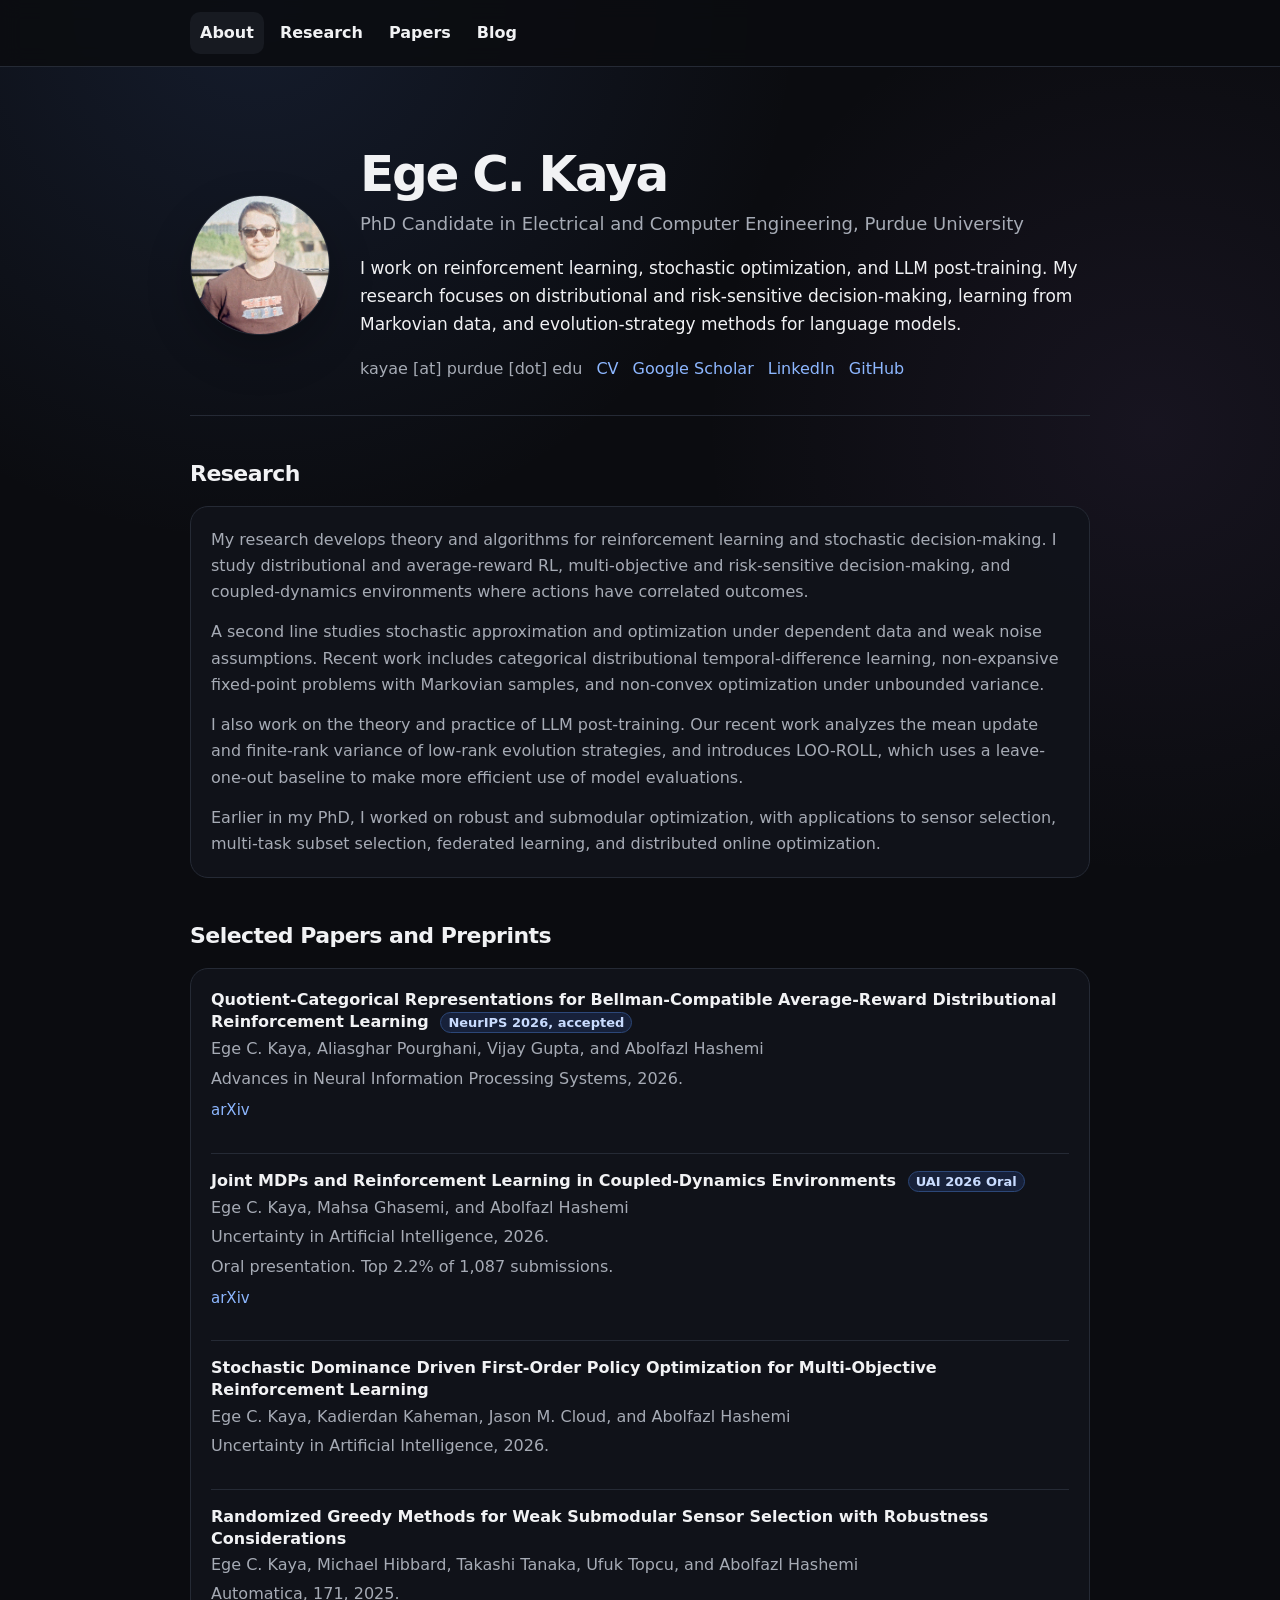
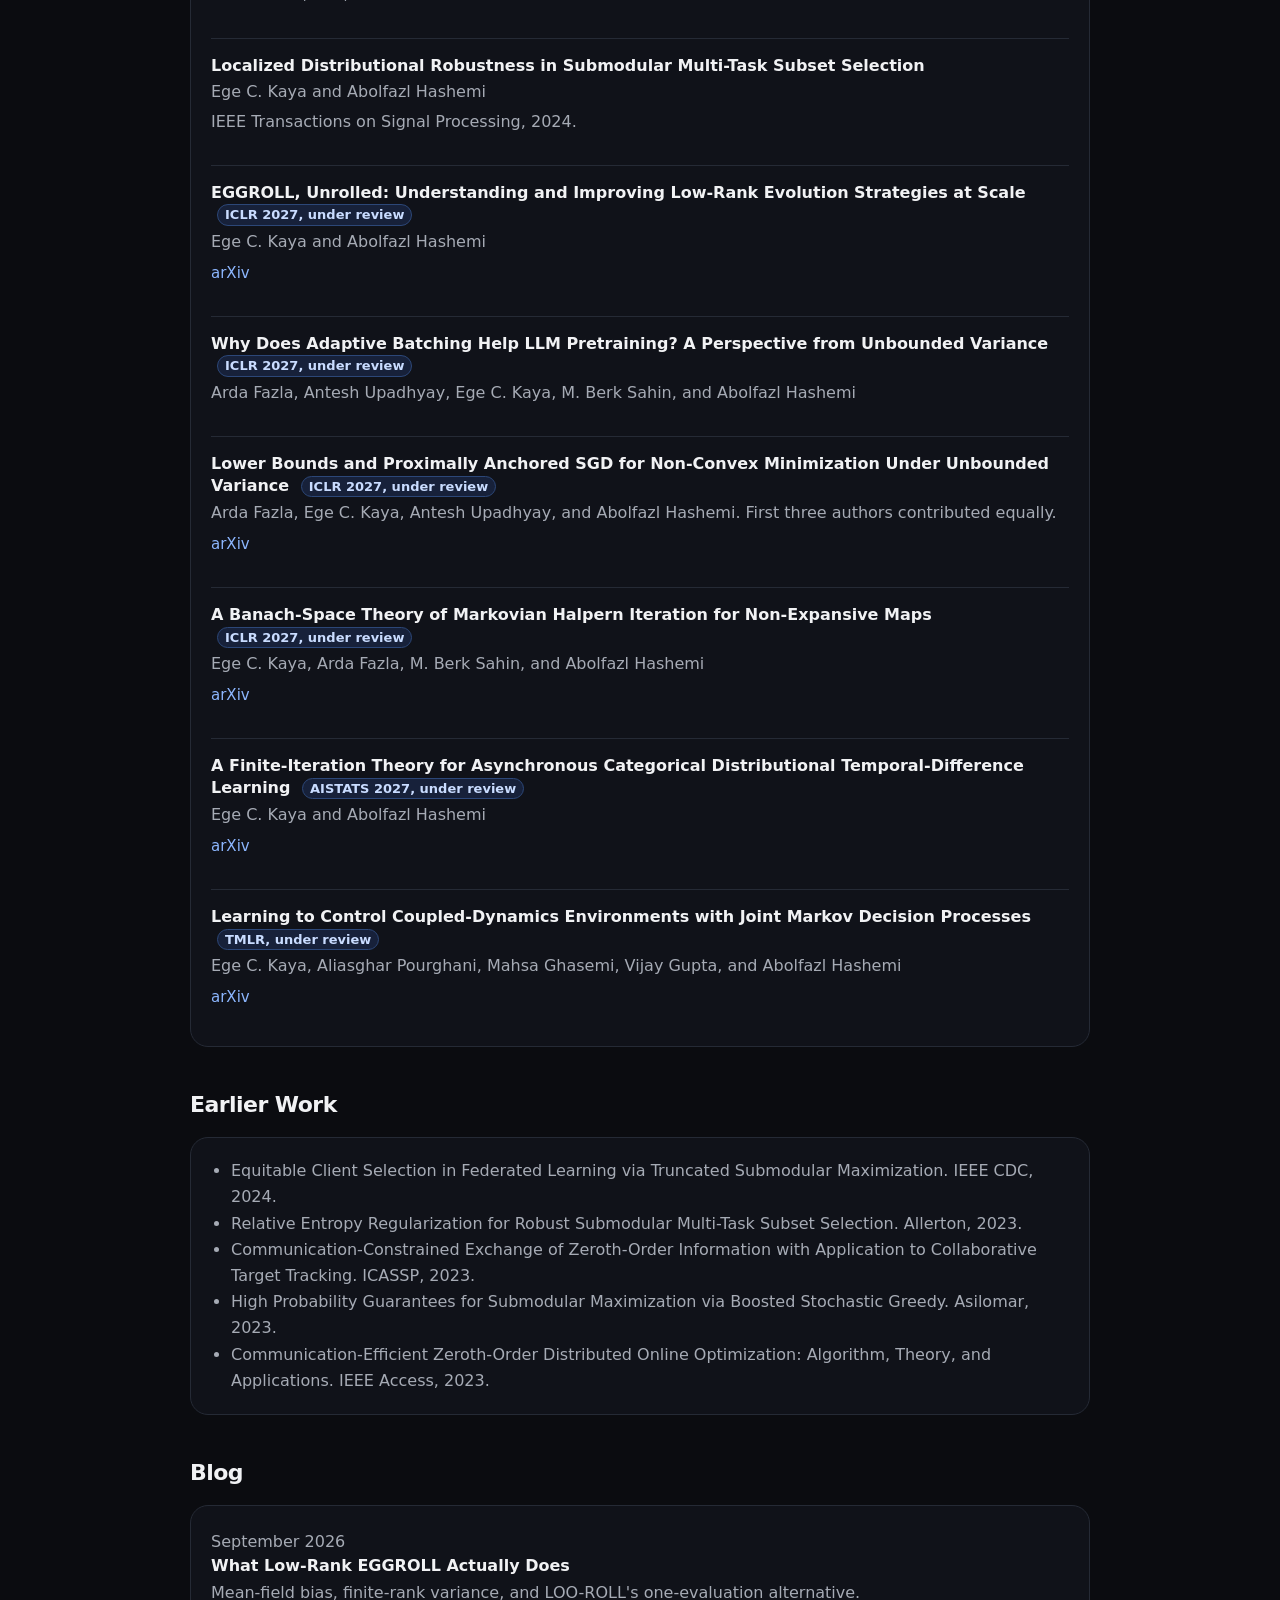
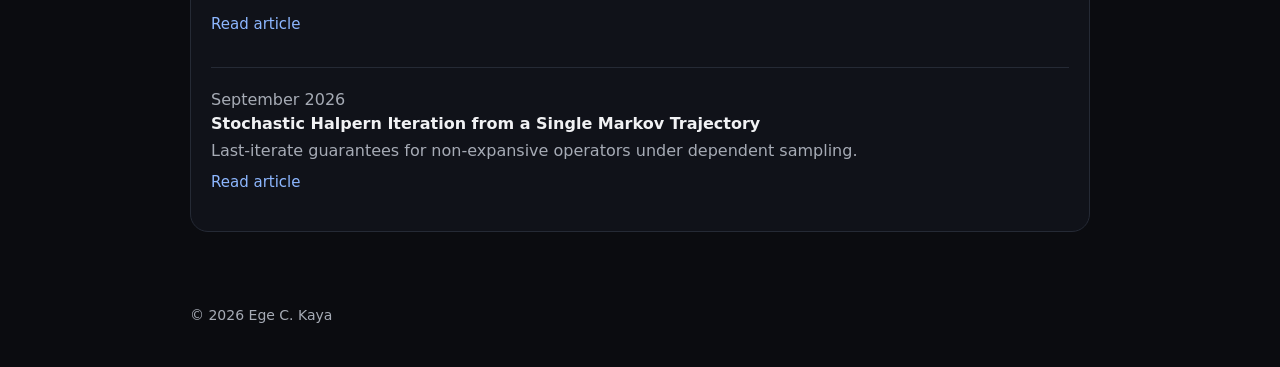
==== commit 78c8cca8: "Update profile photo and research page" ====
--- a/index.html
+++ b/index.html
@@ -19,7 +19,7 @@
 
   <main>
     <section id="about" class="hero" aria-label="About Ege C. Kaya">
-      <img class="portrait" src="https://i.ibb.co/L2kCT6t/IMG-4691.jpg" alt="Ege C. Kaya" />
+      <img class="portrait" src="assets/profile-photo.jpg" alt="Ege C. Kaya" />
       <div>
         <h1>Ege C. Kaya</h1>
         <p class="subtitle">PhD Candidate in Electrical and Computer Engineering, Purdue University</p>
@@ -34,23 +34,6 @@
           <a href="https://scholar.google.com/citations?user=eCdh0SsAAAAJ" target="_blank" rel="noopener">Google Scholar</a>
           <a href="https://www.linkedin.com/in/egecky/" target="_blank" rel="noopener">LinkedIn</a>
           <a href="https://github.com/egecky" target="_blank" rel="noopener">GitHub</a>
-        </div>
-      </div>
-    </section>
-
-    <section aria-label="Highlights">
-      <div class="signal-grid">
-        <div class="signal">
-          <strong>Research</strong>
-          <span>Distributional RL, coupled-dynamics decision-making, stochastic approximation, and optimization.</span>
-        </div>
-        <div class="signal">
-          <strong>Recent Work</strong>
-          <span>NeurIPS 2026 accepted work, a UAI 2026 oral paper, and research on LLM post-training.</span>
-        </div>
-        <div class="signal">
-          <strong>Industry</strong>
-          <span>Previously a PhD Research Intern at Dolby Laboratories. ORDO, conceived there, led to a UAI 2026 paper.</span>
         </div>
       </div>
     </section>
@@ -83,7 +66,6 @@
     <section id="papers">
       <h2>Selected Papers and Preprints</h2>
       <div class="card">
-        <h3>Peer-Reviewed</h3>
         <ul class="papers">
           <li class="paper">
             <span class="title">Quotient-Categorical Representations for Bellman-Compatible Average-Reward Distributional Reinforcement Learning <span class="badge">NeurIPS 2026, accepted</span></span>
@@ -117,48 +99,38 @@
             <span class="authors">Ege C. Kaya and Abolfazl Hashemi</span>
             <span class="venue">IEEE Transactions on Signal Processing, 2024.</span>
           </li>
-        </ul>
-
-        <h3>Under Review</h3>
-        <ul class="papers">
           <li class="paper">
-            <span class="title">EGGROLL, Unrolled: Understanding and Improving Low-Rank Evolution Strategies at Scale <span class="badge">ICLR 2027</span></span>
+            <span class="title">EGGROLL, Unrolled: Understanding and Improving Low-Rank Evolution Strategies at Scale <span class="badge">ICLR 2027, under review</span></span>
             <span class="authors">Ege C. Kaya and Abolfazl Hashemi</span>
-            <span class="venue">Under review.</span>
             <span class="paper-links"><a href="https://arxiv.org/abs/2609.10980" target="_blank" rel="noopener">arXiv</a></span>
           </li>
 
           <li class="paper">
-            <span class="title">Why Does Adaptive Batching Help LLM Pretraining? A Perspective from Unbounded Variance <span class="badge">ICLR 2027</span></span>
+            <span class="title">Why Does Adaptive Batching Help LLM Pretraining? A Perspective from Unbounded Variance <span class="badge">ICLR 2027, under review</span></span>
             <span class="authors">Arda Fazla, Antesh Upadhyay, Ege C. Kaya, M. Berk Sahin, and Abolfazl Hashemi</span>
-            <span class="venue">ICLR 2027, under review.</span>
           </li>
 
           <li class="paper">
-            <span class="title">Lower Bounds and Proximally Anchored SGD for Non-Convex Minimization Under Unbounded Variance <span class="badge">ICLR 2027</span></span>
+            <span class="title">Lower Bounds and Proximally Anchored SGD for Non-Convex Minimization Under Unbounded Variance <span class="badge">ICLR 2027, under review</span></span>
             <span class="authors">Arda Fazla, Ege C. Kaya, Antesh Upadhyay, and Abolfazl Hashemi. First three authors contributed equally.</span>
-            <span class="venue">Under review.</span>
             <span class="paper-links"><a href="https://arxiv.org/abs/2604.16620" target="_blank" rel="noopener">arXiv</a></span>
           </li>
 
           <li class="paper">
-            <span class="title">A Banach-Space Theory of Markovian Halpern Iteration for Non-Expansive Maps <span class="badge">ICLR 2027</span></span>
+            <span class="title">A Banach-Space Theory of Markovian Halpern Iteration for Non-Expansive Maps <span class="badge">ICLR 2027, under review</span></span>
             <span class="authors">Ege C. Kaya, Arda Fazla, M. Berk Sahin, and Abolfazl Hashemi</span>
-            <span class="venue">Under review.</span>
             <span class="paper-links"><a href="https://arxiv.org/abs/2608.15966" target="_blank" rel="noopener">arXiv</a></span>
           </li>
 
           <li class="paper">
-            <span class="title">A Finite-Iteration Theory for Asynchronous Categorical Distributional Temporal-Difference Learning</span>
+            <span class="title">A Finite-Iteration Theory for Asynchronous Categorical Distributional Temporal-Difference Learning <span class="badge">AISTATS 2027, under review</span></span>
             <span class="authors">Ege C. Kaya and Abolfazl Hashemi</span>
-            <span class="venue">AISTATS 2027, under review.</span>
             <span class="paper-links"><a href="https://arxiv.org/abs/2605.06866" target="_blank" rel="noopener">arXiv</a></span>
           </li>
 
           <li class="paper">
-            <span class="title">Learning to Control Coupled-Dynamics Environments with Joint Markov Decision Processes <span class="badge">TMLR</span></span>
+            <span class="title">Learning to Control Coupled-Dynamics Environments with Joint Markov Decision Processes <span class="badge">TMLR, under review</span></span>
             <span class="authors">Ege C. Kaya, Aliasghar Pourghani, Mahsa Ghasemi, Vijay Gupta, and Abolfazl Hashemi</span>
-            <span class="venue">Under review.</span>
             <span class="paper-links"><a href="https://arxiv.org/abs/2608.22765" target="_blank" rel="noopener">arXiv</a></span>
           </li>
         </ul>
--- a/assets/site.css
+++ b/assets/site.css
@@ -146,32 +146,6 @@
   color: var(--muted);
 }
 
-.signal-grid {
-  display: grid;
-  grid-template-columns: repeat(3, minmax(0, 1fr));
-  gap: 12px;
-}
-
-.signal {
-  background: var(--soft);
-  border: 1px solid var(--border);
-  border-radius: 14px;
-  padding: 14px;
-}
-
-.signal strong {
-  display: block;
-  color: var(--fg);
-  line-height: 1.3;
-}
-
-.signal span {
-  display: block;
-  margin-top: 4px;
-  color: var(--muted);
-  font-size: 14px;
-}
-
 .papers,
 .posts {
   list-style: none;
@@ -334,7 +308,4 @@
     height: 108px;
   }
 
-  .signal-grid {
-    grid-template-columns: 1fr;
-  }
-}
+}
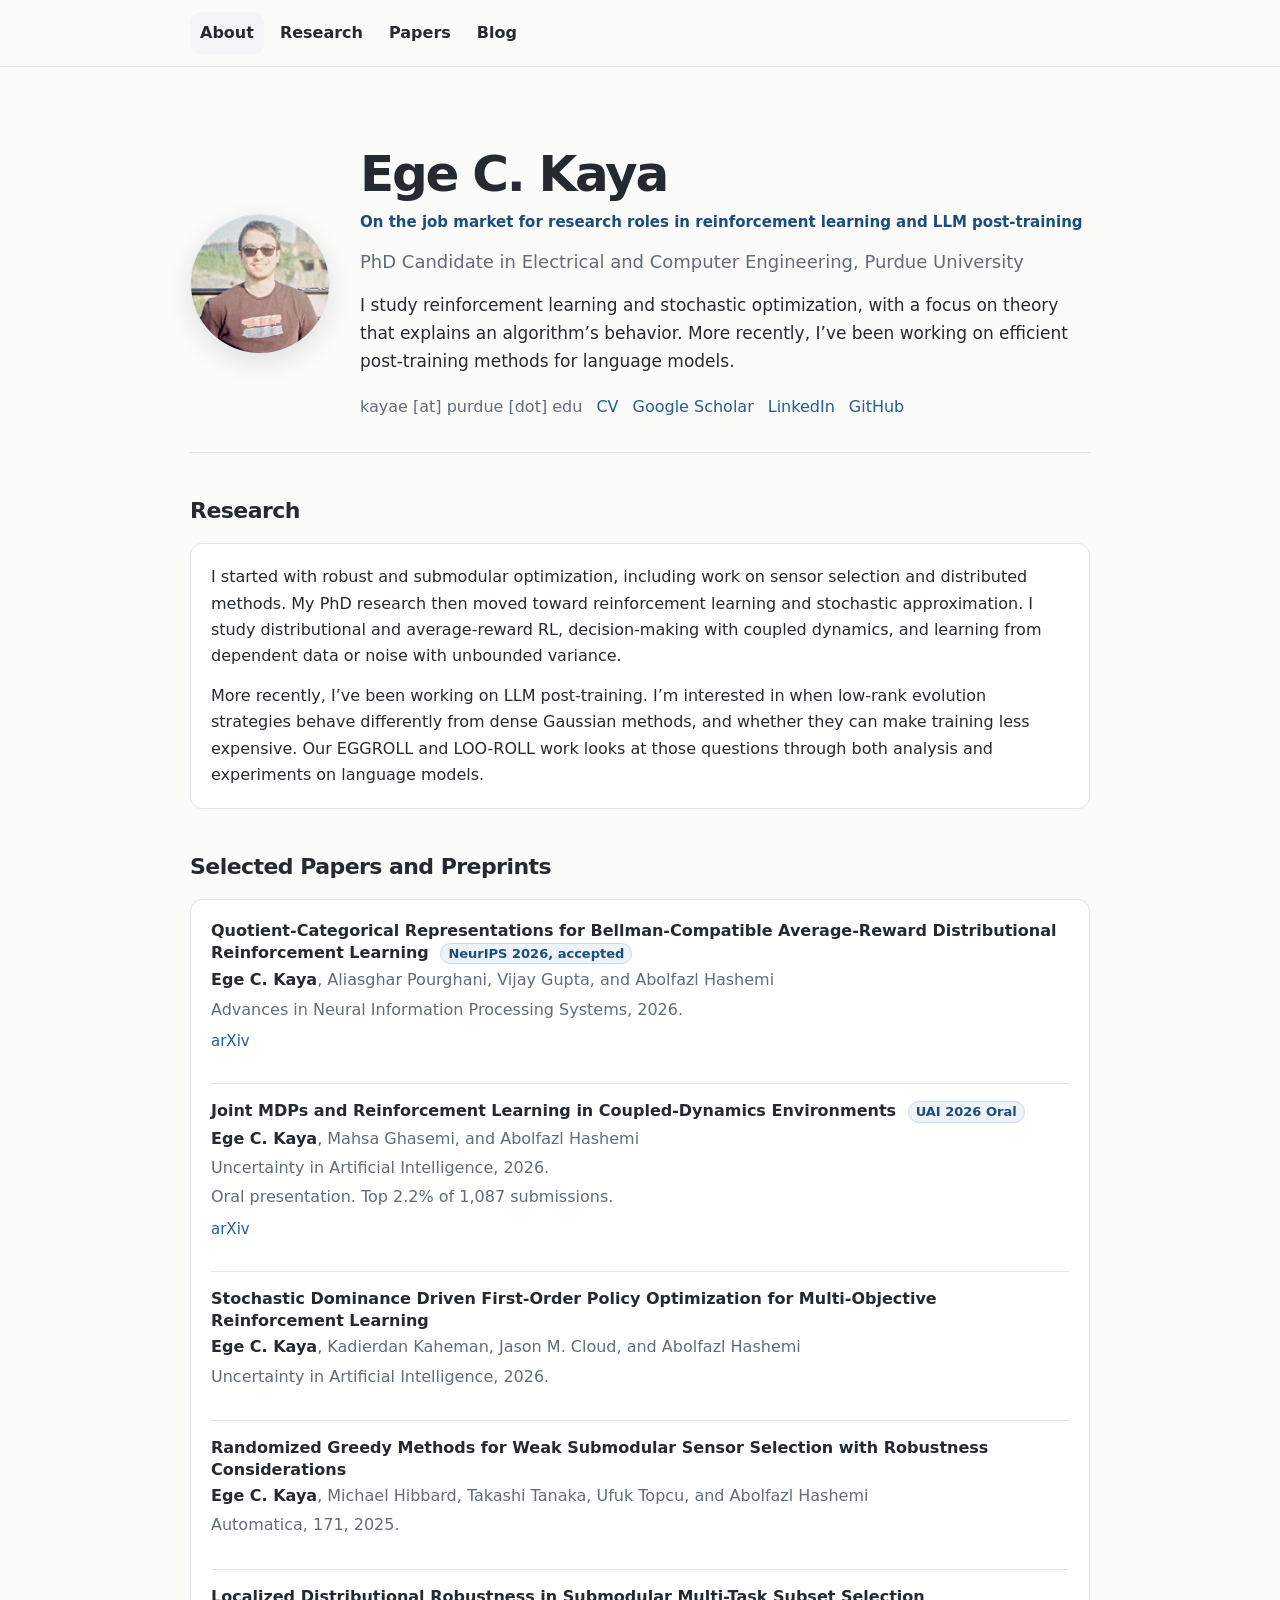
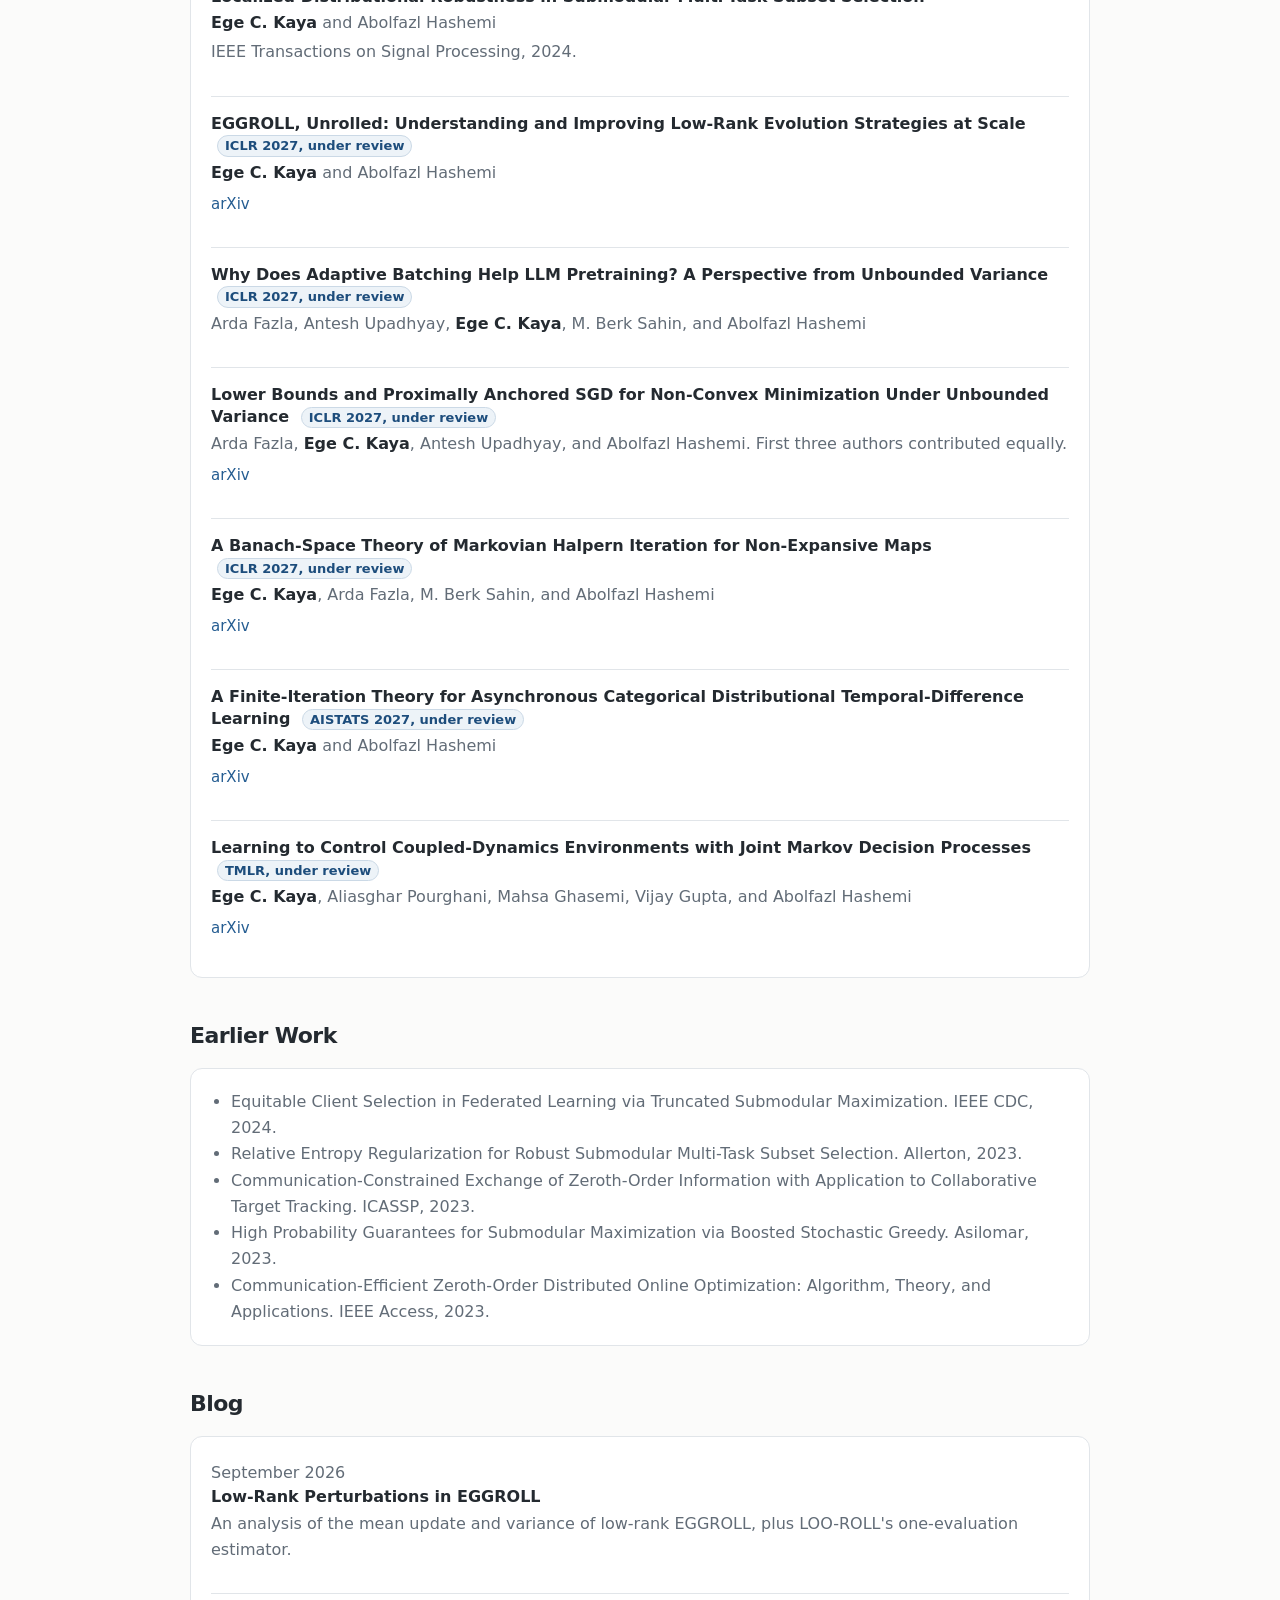
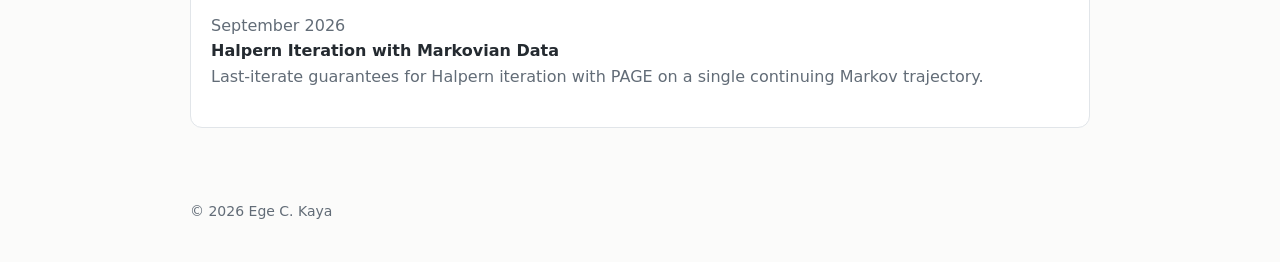
==== commit f345a42e: "Refresh website theme and blog writing" ====
--- a/index.html
+++ b/index.html
@@ -22,11 +22,11 @@
       <img class="portrait" src="assets/profile-photo.jpg" alt="Ege C. Kaya" />
       <div>
         <h1>Ege C. Kaya</h1>
+        <p class="job-market">On the job market for research roles in reinforcement learning and LLM post-training</p>
         <p class="subtitle">PhD Candidate in Electrical and Computer Engineering, Purdue University</p>
         <p class="summary">
-          I work on reinforcement learning, stochastic optimization, and LLM post-training. My research focuses on
-          distributional and risk-sensitive decision-making, learning from Markovian data, and evolution-strategy
-          methods for language models.
+          I study reinforcement learning and stochastic optimization, with a focus on theory that explains an algorithm’s
+          behavior. More recently, I’ve been working on efficient post-training methods for language models.
         </p>
         <div class="links">
           <span>kayae [at] purdue [dot] edu</span>
@@ -42,23 +42,15 @@
       <h2>Research</h2>
       <div class="card">
         <p>
-          My research develops theory and algorithms for reinforcement learning and stochastic decision-making. I study
-          distributional and average-reward RL, multi-objective and risk-sensitive decision-making, and coupled-dynamics
-          environments where actions have correlated outcomes.
+          I started with robust and submodular optimization, including work on sensor selection and distributed methods.
+          My PhD research then moved toward reinforcement learning and stochastic approximation. I study distributional
+          and average-reward RL, decision-making with coupled dynamics, and learning from dependent data or noise with
+          unbounded variance.
         </p>
         <p>
-          A second line studies stochastic approximation and optimization under dependent data and weak noise assumptions.
-          Recent work includes categorical distributional temporal-difference learning, non-expansive fixed-point problems
-          with Markovian samples, and non-convex optimization under unbounded variance.
-        </p>
-        <p>
-          I also work on the theory and practice of LLM post-training. Our recent work analyzes the mean update and
-          finite-rank variance of low-rank evolution strategies, and introduces LOO-ROLL, which uses a leave-one-out
-          baseline to make more efficient use of model evaluations.
-        </p>
-        <p>
-          Earlier in my PhD, I worked on robust and submodular optimization, with applications to sensor selection,
-          multi-task subset selection, federated learning, and distributed online optimization.
+          More recently, I’ve been working on LLM post-training. I’m interested in when low-rank evolution strategies
+          behave differently from dense Gaussian methods, and whether they can make training less expensive. Our
+          EGGROLL and LOO-ROLL work looks at those questions through both analysis and experiments on language models.
         </p>
       </div>
     </section>
@@ -69,14 +61,14 @@
         <ul class="papers">
           <li class="paper">
             <span class="title">Quotient-Categorical Representations for Bellman-Compatible Average-Reward Distributional Reinforcement Learning <span class="badge">NeurIPS 2026, accepted</span></span>
-            <span class="authors">Ege C. Kaya, Aliasghar Pourghani, Vijay Gupta, and Abolfazl Hashemi</span>
+            <span class="authors"><strong class="author-me">Ege C. Kaya</strong>, Aliasghar Pourghani, Vijay Gupta, and Abolfazl Hashemi</span>
             <span class="venue">Advances in Neural Information Processing Systems, 2026.</span>
             <span class="paper-links"><a href="https://arxiv.org/abs/2605.11289" target="_blank" rel="noopener">arXiv</a></span>
           </li>
 
           <li class="paper">
             <span class="title">Joint MDPs and Reinforcement Learning in Coupled-Dynamics Environments <span class="badge">UAI 2026 Oral</span></span>
-            <span class="authors">Ege C. Kaya, Mahsa Ghasemi, and Abolfazl Hashemi</span>
+            <span class="authors"><strong class="author-me">Ege C. Kaya</strong>, Mahsa Ghasemi, and Abolfazl Hashemi</span>
             <span class="venue">Uncertainty in Artificial Intelligence, 2026.</span>
             <span class="note">Oral presentation. Top 2.2% of 1,087 submissions.</span>
             <span class="paper-links"><a href="https://arxiv.org/abs/2603.06946" target="_blank" rel="noopener">arXiv</a></span>
@@ -84,53 +76,53 @@
 
           <li class="paper">
             <span class="title">Stochastic Dominance Driven First-Order Policy Optimization for Multi-Objective Reinforcement Learning</span>
-            <span class="authors">Ege C. Kaya, Kadierdan Kaheman, Jason M. Cloud, and Abolfazl Hashemi</span>
+            <span class="authors"><strong class="author-me">Ege C. Kaya</strong>, Kadierdan Kaheman, Jason M. Cloud, and Abolfazl Hashemi</span>
             <span class="venue">Uncertainty in Artificial Intelligence, 2026.</span>
           </li>
 
           <li class="paper">
             <span class="title">Randomized Greedy Methods for Weak Submodular Sensor Selection with Robustness Considerations</span>
-            <span class="authors">Ege C. Kaya, Michael Hibbard, Takashi Tanaka, Ufuk Topcu, and Abolfazl Hashemi</span>
+            <span class="authors"><strong class="author-me">Ege C. Kaya</strong>, Michael Hibbard, Takashi Tanaka, Ufuk Topcu, and Abolfazl Hashemi</span>
             <span class="venue">Automatica, 171, 2025.</span>
           </li>
 
           <li class="paper">
             <span class="title">Localized Distributional Robustness in Submodular Multi-Task Subset Selection</span>
-            <span class="authors">Ege C. Kaya and Abolfazl Hashemi</span>
+            <span class="authors"><strong class="author-me">Ege C. Kaya</strong> and Abolfazl Hashemi</span>
             <span class="venue">IEEE Transactions on Signal Processing, 2024.</span>
           </li>
           <li class="paper">
             <span class="title">EGGROLL, Unrolled: Understanding and Improving Low-Rank Evolution Strategies at Scale <span class="badge">ICLR 2027, under review</span></span>
-            <span class="authors">Ege C. Kaya and Abolfazl Hashemi</span>
+            <span class="authors"><strong class="author-me">Ege C. Kaya</strong> and Abolfazl Hashemi</span>
             <span class="paper-links"><a href="https://arxiv.org/abs/2609.10980" target="_blank" rel="noopener">arXiv</a></span>
           </li>
 
           <li class="paper">
             <span class="title">Why Does Adaptive Batching Help LLM Pretraining? A Perspective from Unbounded Variance <span class="badge">ICLR 2027, under review</span></span>
-            <span class="authors">Arda Fazla, Antesh Upadhyay, Ege C. Kaya, M. Berk Sahin, and Abolfazl Hashemi</span>
+            <span class="authors">Arda Fazla, Antesh Upadhyay, <strong class="author-me">Ege C. Kaya</strong>, M. Berk Sahin, and Abolfazl Hashemi</span>
           </li>
 
           <li class="paper">
             <span class="title">Lower Bounds and Proximally Anchored SGD for Non-Convex Minimization Under Unbounded Variance <span class="badge">ICLR 2027, under review</span></span>
-            <span class="authors">Arda Fazla, Ege C. Kaya, Antesh Upadhyay, and Abolfazl Hashemi. First three authors contributed equally.</span>
+            <span class="authors">Arda Fazla, <strong class="author-me">Ege C. Kaya</strong>, Antesh Upadhyay, and Abolfazl Hashemi. First three authors contributed equally.</span>
             <span class="paper-links"><a href="https://arxiv.org/abs/2604.16620" target="_blank" rel="noopener">arXiv</a></span>
           </li>
 
           <li class="paper">
             <span class="title">A Banach-Space Theory of Markovian Halpern Iteration for Non-Expansive Maps <span class="badge">ICLR 2027, under review</span></span>
-            <span class="authors">Ege C. Kaya, Arda Fazla, M. Berk Sahin, and Abolfazl Hashemi</span>
+            <span class="authors"><strong class="author-me">Ege C. Kaya</strong>, Arda Fazla, M. Berk Sahin, and Abolfazl Hashemi</span>
             <span class="paper-links"><a href="https://arxiv.org/abs/2608.15966" target="_blank" rel="noopener">arXiv</a></span>
           </li>
 
           <li class="paper">
             <span class="title">A Finite-Iteration Theory for Asynchronous Categorical Distributional Temporal-Difference Learning <span class="badge">AISTATS 2027, under review</span></span>
-            <span class="authors">Ege C. Kaya and Abolfazl Hashemi</span>
+            <span class="authors"><strong class="author-me">Ege C. Kaya</strong> and Abolfazl Hashemi</span>
             <span class="paper-links"><a href="https://arxiv.org/abs/2605.06866" target="_blank" rel="noopener">arXiv</a></span>
           </li>
 
           <li class="paper">
             <span class="title">Learning to Control Coupled-Dynamics Environments with Joint Markov Decision Processes <span class="badge">TMLR, under review</span></span>
-            <span class="authors">Ege C. Kaya, Aliasghar Pourghani, Mahsa Ghasemi, Vijay Gupta, and Abolfazl Hashemi</span>
+            <span class="authors"><strong class="author-me">Ege C. Kaya</strong>, Aliasghar Pourghani, Mahsa Ghasemi, Vijay Gupta, and Abolfazl Hashemi</span>
             <span class="paper-links"><a href="https://arxiv.org/abs/2608.22765" target="_blank" rel="noopener">arXiv</a></span>
           </li>
         </ul>
@@ -156,15 +148,13 @@
         <ul class="posts">
           <li class="post-row">
             <span class="date">September 2026</span>
-            <a class="title" href="blog/low-rank-eggroll.html">What Low-Rank EGGROLL Actually Does</a>
-            <span class="description">Mean-field bias, finite-rank variance, and LOO-ROLL's one-evaluation alternative.</span>
-            <span class="post-links"><a href="blog/low-rank-eggroll.html">Read article</a></span>
+            <a class="title" href="blog/low-rank-eggroll.html">Low-Rank Perturbations in EGGROLL</a>
+            <span class="description">An analysis of the mean update and variance of low-rank EGGROLL, plus LOO-ROLL's one-evaluation estimator.</span>
           </li>
           <li class="post-row">
             <span class="date">September 2026</span>
-            <a class="title" href="blog/stochastic-halpern-markov-trajectory.html">Stochastic Halpern Iteration from a Single Markov Trajectory</a>
-            <span class="description">Last-iterate guarantees for non-expansive operators under dependent sampling.</span>
-            <span class="post-links"><a href="blog/stochastic-halpern-markov-trajectory.html">Read article</a></span>
+            <a class="title" href="blog/stochastic-halpern-markov-trajectory.html">Halpern Iteration with Markovian Data</a>
+            <span class="description">Last-iterate guarantees for Halpern iteration with PAGE on a single continuing Markov trajectory.</span>
           </li>
         </ul>
       </div>
--- a/assets/site.css
+++ b/assets/site.css
@@ -1,14 +1,14 @@
 :root {
-  --bg: #0b0c10;
-  --fg: #f1f2f4;
-  --muted: #a6abb5;
-  --soft: #171a21;
-  --card: #10131a;
-  --border: #252a35;
-  --link: #8db7ff;
-  --link-strong: #c9dcff;
-  --accent: #17213a;
-  --accent-border: #2c4778;
+  --bg: #fbfbfa;
+  --fg: #242a30;
+  --muted: #626c77;
+  --soft: #f3f5f7;
+  --card: #ffffff;
+  --border: #e1e5e9;
+  --link: #245c91;
+  --link-strong: #1d4d7c;
+  --accent: #edf3f8;
+  --accent-border: #cbd9e6;
   --max-width: 940px;
 }
 
@@ -19,10 +19,7 @@
 body {
   margin: 0;
   color: var(--fg);
-  background:
-    radial-gradient(circle at 20% 0%, rgba(70, 110, 190, 0.16), transparent 34rem),
-    radial-gradient(circle at 90% 12%, rgba(130, 90, 170, 0.10), transparent 28rem),
-    var(--bg);
+  background: var(--bg);
   font: 16px/1.64 system-ui, -apple-system, BlinkMacSystemFont, "Segoe UI", Roboto, "Helvetica Neue", Arial, sans-serif;
 }
 
@@ -38,8 +35,8 @@
   top: 0;
   z-index: 20;
   border-bottom: 1px solid var(--border);
-  background: rgba(11, 12, 16, 0.86);
-  backdrop-filter: blur(10px);
+  background: rgba(251, 251, 250, 0.94);
+  backdrop-filter: blur(8px);
 }
 
 .nav {
@@ -85,7 +82,7 @@
   border-radius: 50%;
   object-fit: cover;
   border: 1px solid var(--border);
-  box-shadow: 0 18px 45px rgba(0, 0, 0, 0.24);
+  box-shadow: 0 8px 24px rgba(31, 42, 54, 0.12);
 }
 
 h1 {
@@ -117,6 +114,14 @@
   font-size: 18px;
 }
 
+.job-market {
+  display: inline-block;
+  margin: 0 0 12px;
+  color: var(--link-strong);
+  font-size: 15px;
+  font-weight: 650;
+}
+
 .summary {
   max-width: 760px;
   font-size: 17px;
@@ -135,13 +140,12 @@
 section { margin-top: 40px; }
 
 .card {
-  background: color-mix(in oklab, var(--card) 94%, transparent);
+  background: var(--card);
   border: 1px solid var(--border);
-  border-radius: 18px;
+  border-radius: 12px;
   padding: 20px;
 }
 
-.card p,
 .muted {
   color: var(--muted);
 }
@@ -182,6 +186,11 @@
   display: block;
   color: var(--muted);
   margin-top: 3px;
+}
+
+.author-me {
+  color: var(--fg);
+  font-weight: 700;
 }
 
 .badge {
@@ -249,7 +258,7 @@
 
 .article p,
 .article li {
-  color: var(--muted);
+  color: #353c44;
 }
 
 .article img {
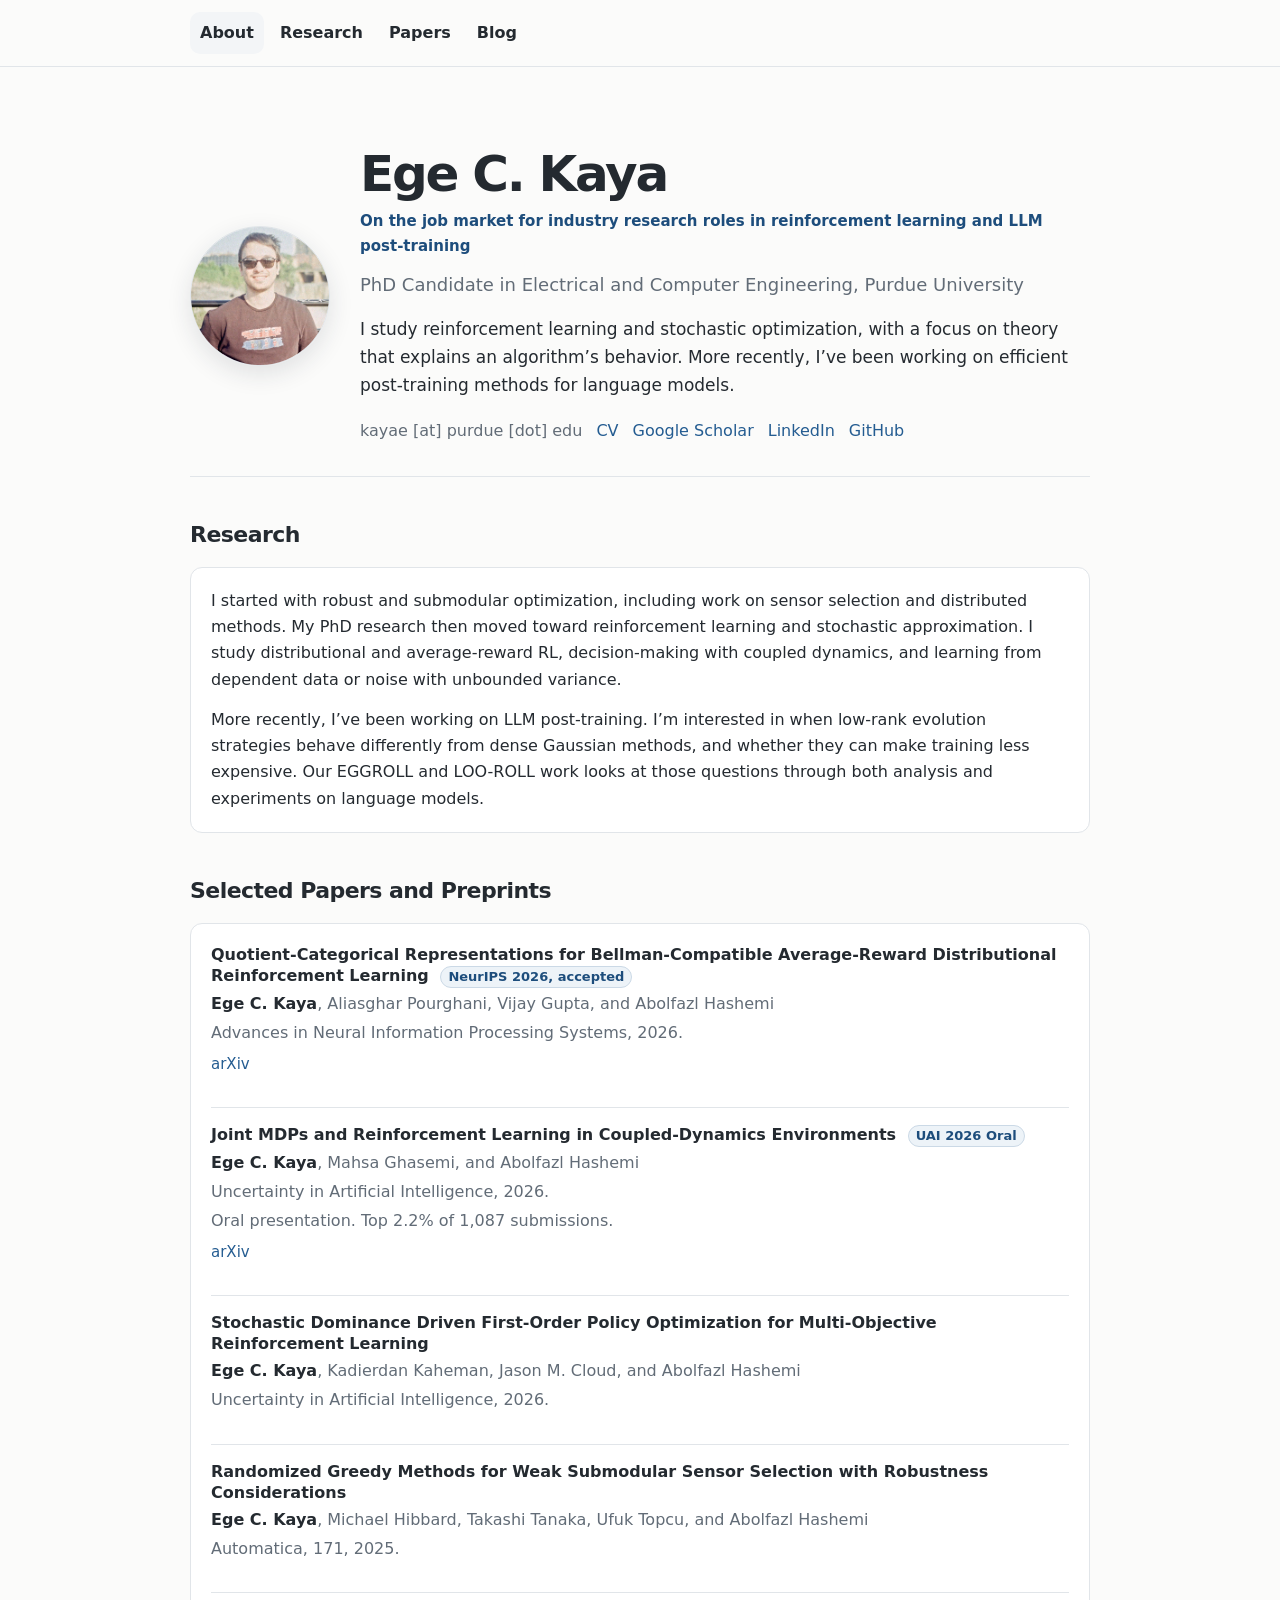
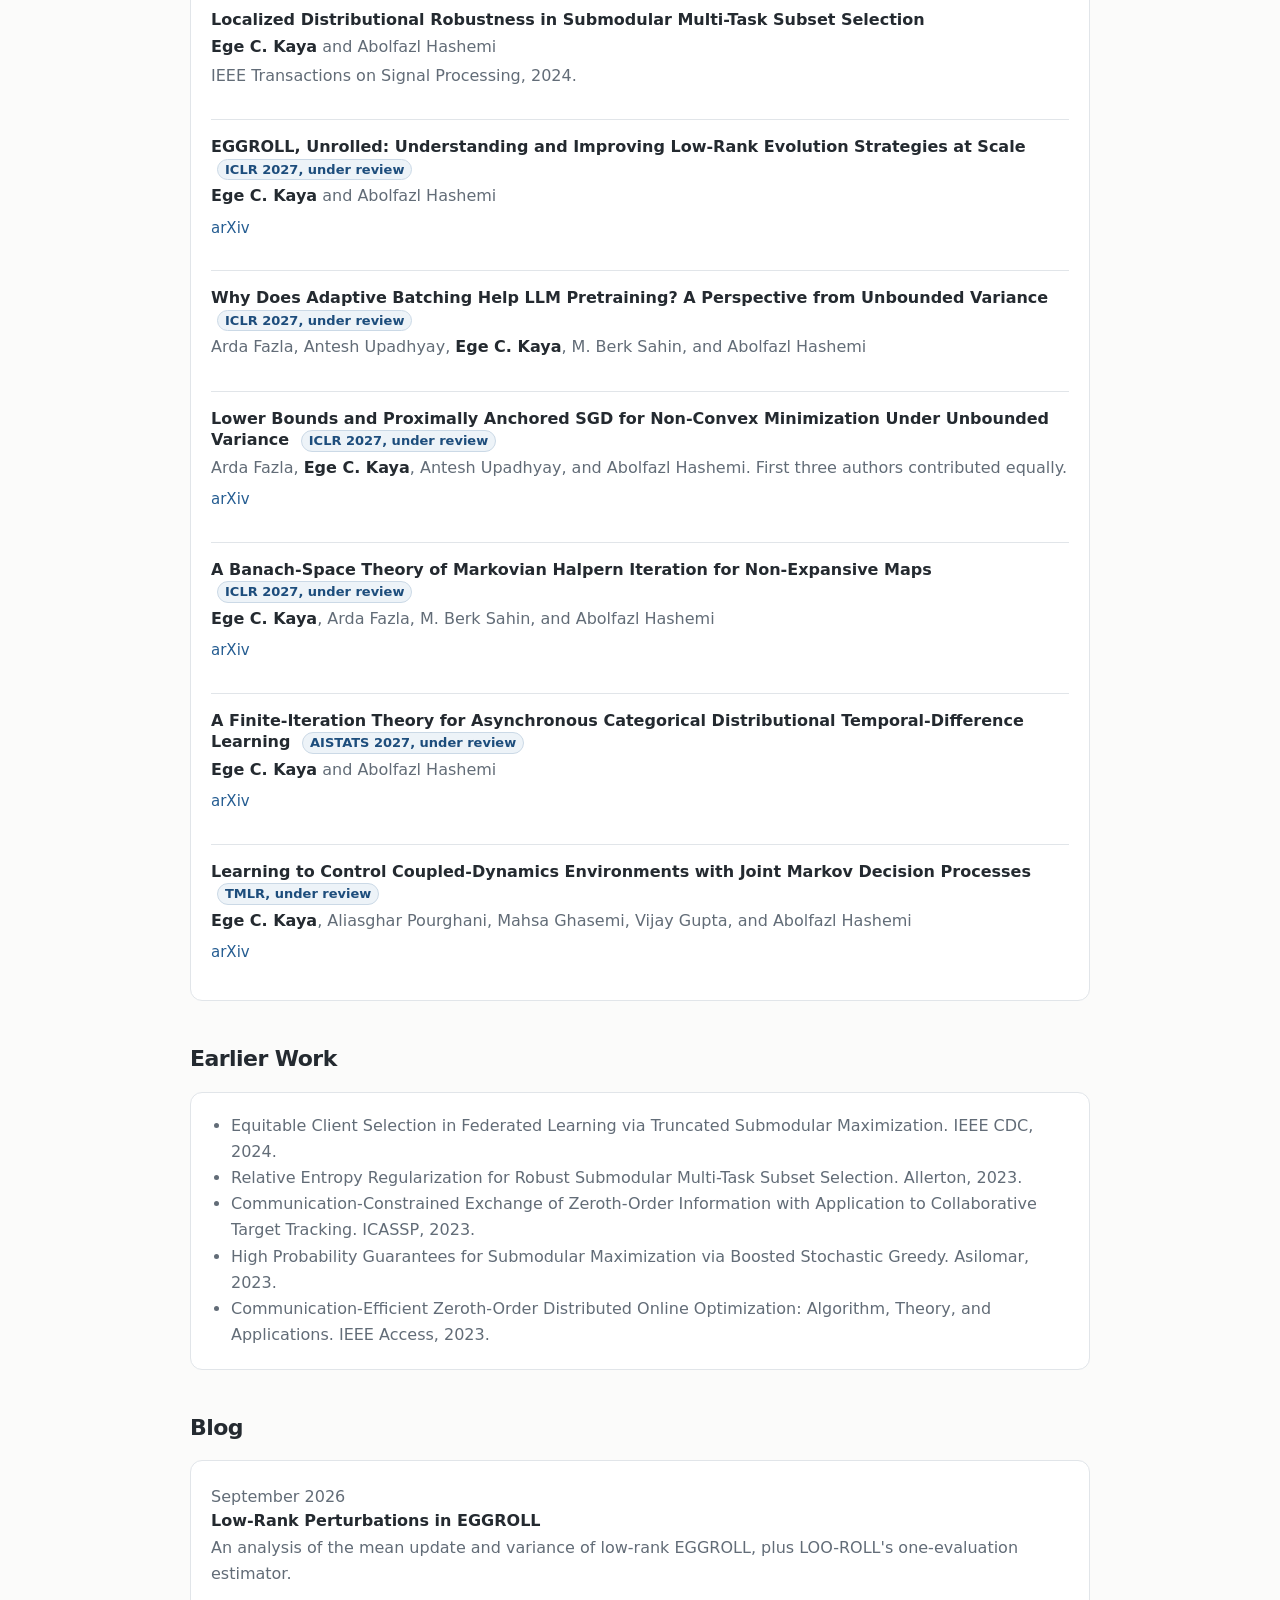
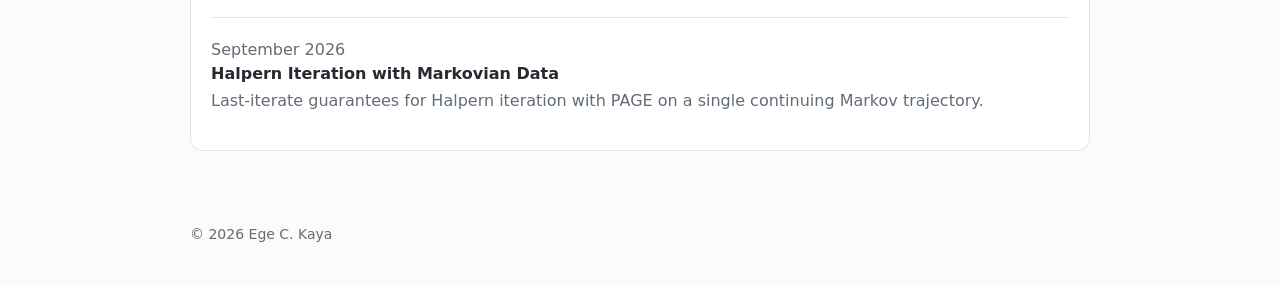
==== commit 034f0184: "Update job-market line and add current CV" ====
--- a/index.html
+++ b/index.html
@@ -22,7 +22,7 @@
       <img class="portrait" src="assets/profile-photo.jpg" alt="Ege C. Kaya" />
       <div>
         <h1>Ege C. Kaya</h1>
-        <p class="job-market">On the job market for research roles in reinforcement learning and LLM post-training</p>
+        <p class="job-market">On the job market for industry research roles in reinforcement learning and LLM post-training</p>
         <p class="subtitle">PhD Candidate in Electrical and Computer Engineering, Purdue University</p>
         <p class="summary">
           I study reinforcement learning and stochastic optimization, with a focus on theory that explains an algorithm’s
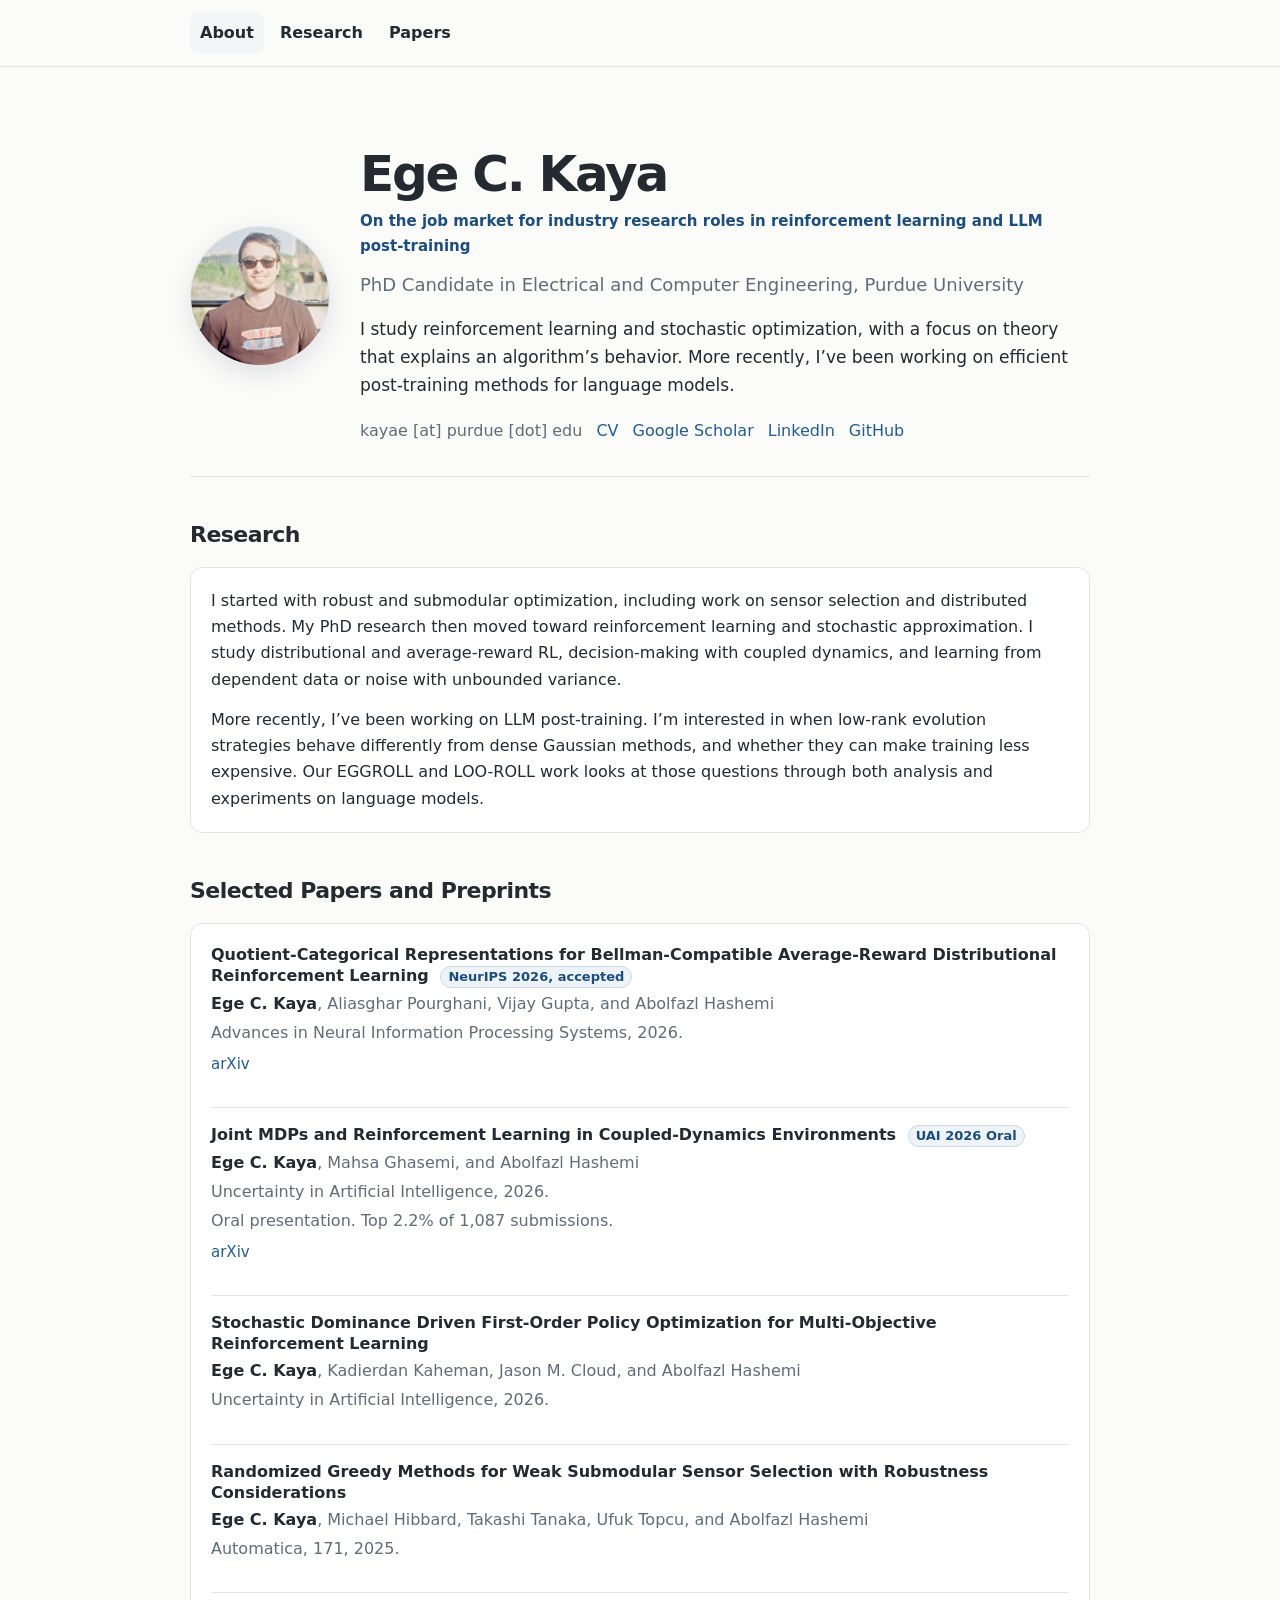
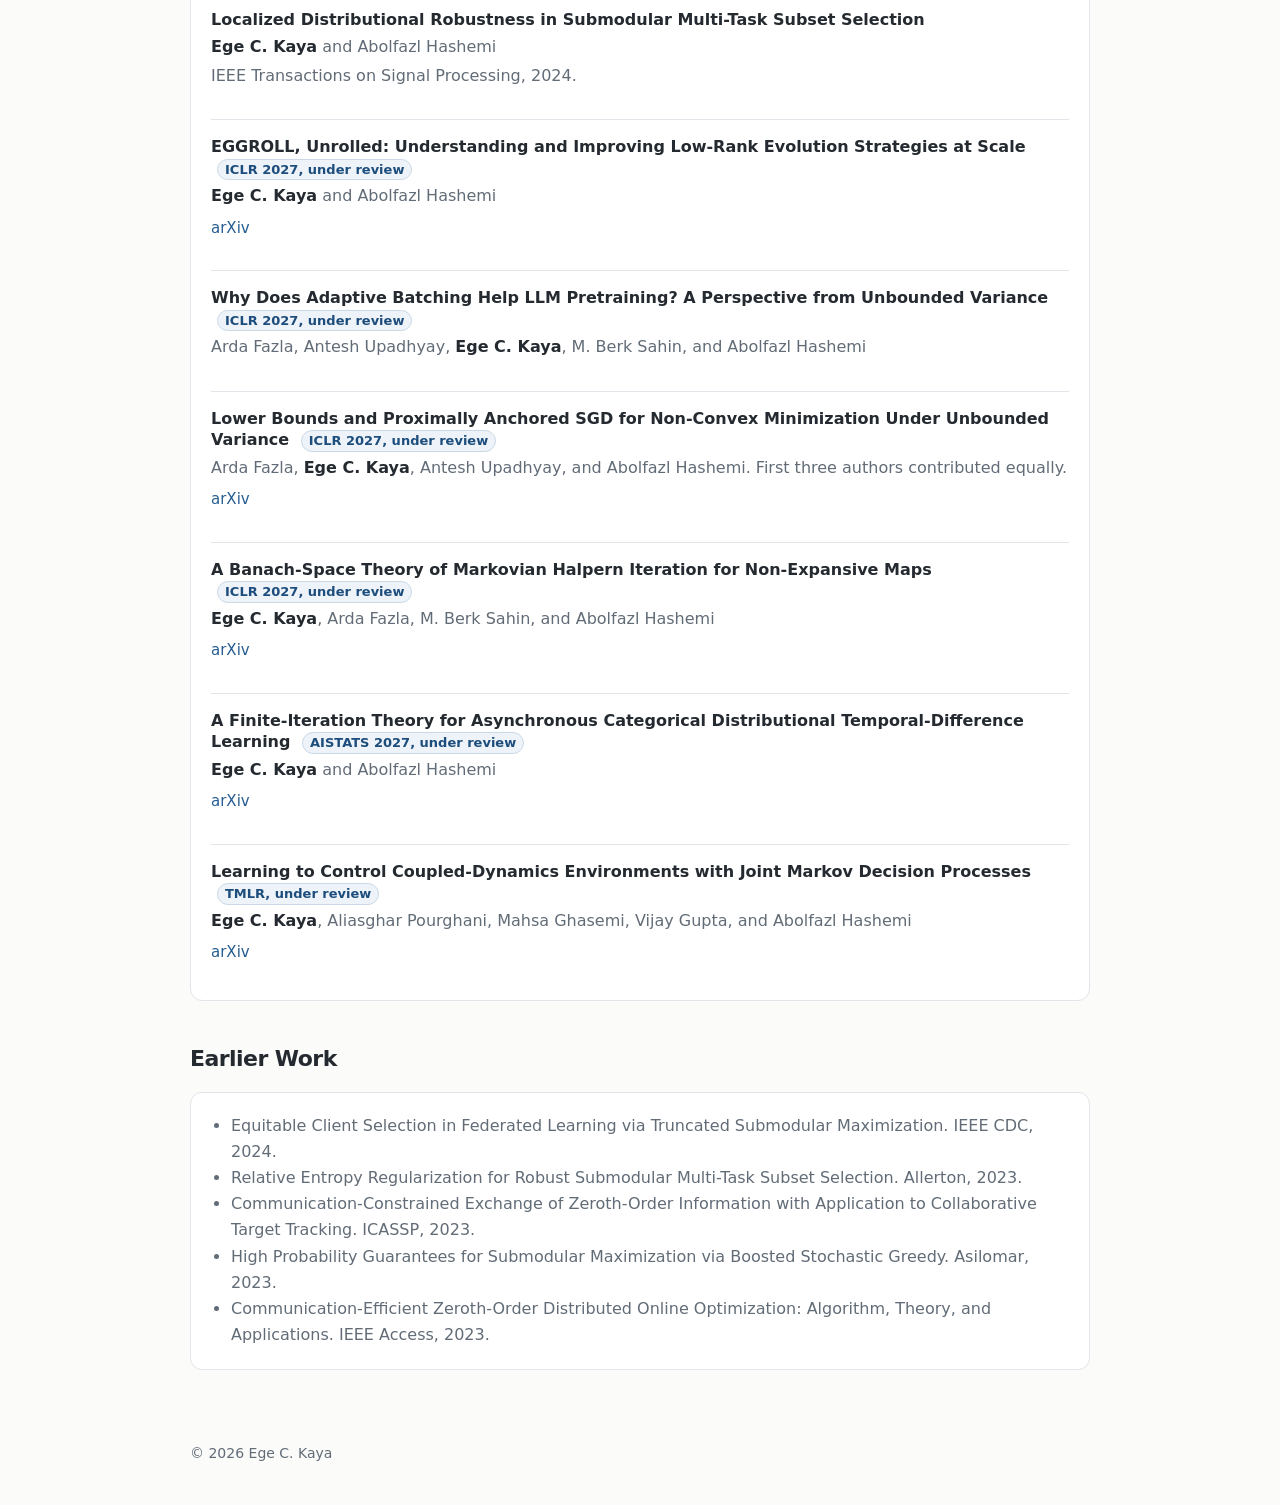
==== commit 796cf43f: "Remove blog from personal website" ====
--- a/index.html
+++ b/index.html
@@ -13,7 +13,6 @@
       <a href="#about" class="active">About</a>
       <a href="#research">Research</a>
       <a href="#papers">Papers</a>
-      <a href="blog/">Blog</a>
     </nav>
   </header>
 
@@ -142,23 +141,6 @@
       </div>
     </section>
 
-    <section id="blog">
-      <h2>Blog</h2>
-      <div class="card">
-        <ul class="posts">
-          <li class="post-row">
-            <span class="date">September 2026</span>
-            <a class="title" href="blog/low-rank-eggroll.html">Low-Rank Perturbations in EGGROLL</a>
-            <span class="description">An analysis of the mean update and variance of low-rank EGGROLL, plus LOO-ROLL's one-evaluation estimator.</span>
-          </li>
-          <li class="post-row">
-            <span class="date">September 2026</span>
-            <a class="title" href="blog/stochastic-halpern-markov-trajectory.html">Halpern Iteration with Markovian Data</a>
-            <span class="description">Last-iterate guarantees for Halpern iteration with PAGE on a single continuing Markov trajectory.</span>
-          </li>
-        </ul>
-      </div>
-    </section>
   </main>
 
   <footer>
--- a/assets/site.css
+++ b/assets/site.css
@@ -150,8 +150,7 @@
   color: var(--muted);
 }
 
-.papers,
-.posts {
+.papers {
   list-style: none;
   padding: 0;
   margin: 0;
@@ -159,14 +158,12 @@
   gap: 14px;
 }
 
-.paper,
-.post-row {
+.paper {
   padding: 16px 0;
   border-top: 1px solid var(--border);
 }
 
-.paper:first-child,
-.post-row:first-child {
+.paper:first-child {
   border-top: 0;
   padding-top: 0;
 }
@@ -180,9 +177,7 @@
 
 .authors,
 .venue,
-.note,
-.date,
-.description {
+.note {
   display: block;
   color: var(--muted);
   margin-top: 3px;
@@ -206,8 +201,7 @@
   white-space: nowrap;
 }
 
-.paper-links,
-.post-links {
+.paper-links {
   display: flex;
   gap: 10px;
   flex-wrap: wrap;
@@ -221,83 +215,6 @@
   color: var(--muted);
 }
 
-.blog-header {
-  padding-bottom: 28px;
-  border-bottom: 1px solid var(--border);
-}
-
-.blog-header p {
-  max-width: 720px;
-  color: var(--muted);
-  font-size: 17px;
-}
-
-.article {
-  max-width: 760px;
-}
-
-.article h1 {
-  margin-bottom: 10px;
-}
-
-.article h2 {
-  margin: 34px 0 10px;
-  font-size: 23px;
-}
-
-.article .date {
-  margin-bottom: 28px;
-}
-
-.article article > p:first-of-type {
-  color: var(--fg);
-  font-size: 18px;
-  line-height: 1.5;
-  margin-bottom: 24px;
-}
-
-.article p,
-.article li {
-  color: #353c44;
-}
-
-.article img {
-  display: block;
-  width: auto !important;
-  max-width: 100%;
-  height: auto !important;
-  margin: 22px auto;
-  border-radius: 10px;
-}
-
-.article table {
-  display: block;
-  max-width: 100%;
-  overflow-x: auto;
-  margin: 18px 0 24px;
-  border-collapse: collapse;
-  color: var(--muted);
-}
-
-.article th,
-.article td {
-  padding: 9px 12px;
-  border: 1px solid var(--border);
-}
-
-.article th {
-  color: var(--fg);
-  background: var(--soft);
-}
-
-.article code {
-  color: var(--fg);
-  background: var(--soft);
-  border: 1px solid var(--border);
-  border-radius: 6px;
-  padding: 1px 5px;
-}
-
 footer {
   max-width: var(--max-width);
   margin: 0 auto 40px;
